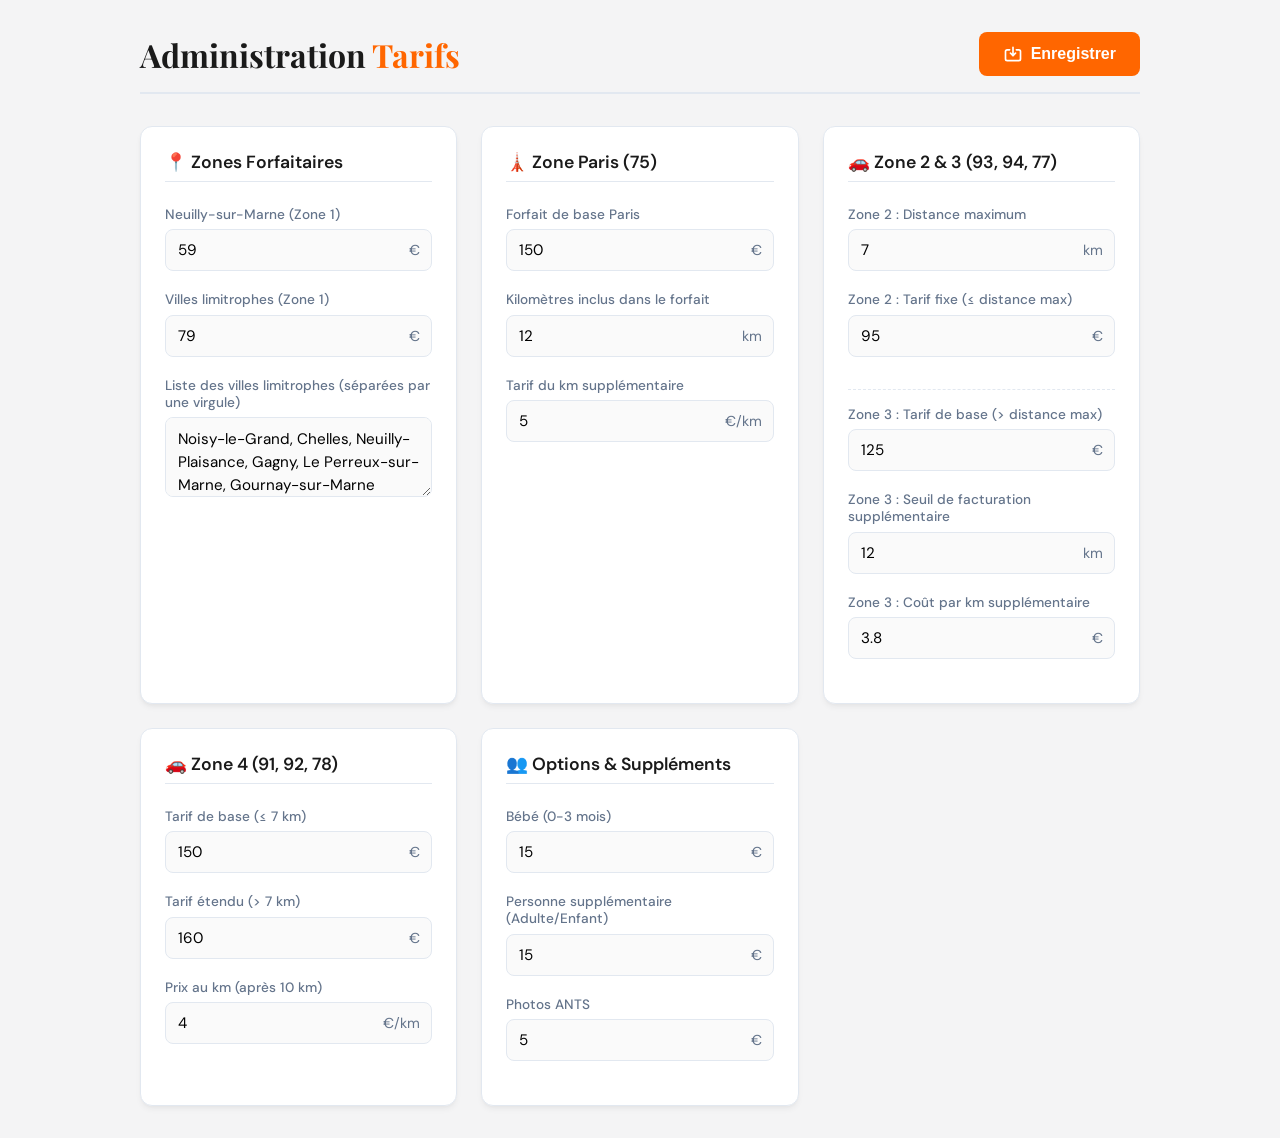
==== public/admin-km.html @ fc3072ce "Update admin-km.html" ====
<!doctype html>
<html lang="fr">
<head>
  <meta charset="utf-8" />
  <meta name="viewport" content="width=device-width, initial-scale=1" />
  <title>Admin - Frais de déplacement | GregPhotographe</title>
  <link rel="preconnect" href="https://fonts.googleapis.com">
  <link href="https://fonts.googleapis.com/css2?family=Playfair+Display:wght@700&family=DM+Sans:wght@400;500;600&display=swap" rel="stylesheet">
  <style>
    :root {
      --primary: #1a1a1a;
      --orange: #ff6600;
      --orange-light: rgba(255, 102, 0, 0.08);
      --bg: #f4f4f5;
      --card: #ffffff;
      --muted: #64748b;
      --border: #e2e8f0;
      --radius: 12px;
    }

    * { box-sizing: border-box; margin: 0; padding: 0; }

    body {
      font-family: 'DM Sans', sans-serif;
      background: var(--bg);
      color: var(--primary);
      padding: 2rem;
      min-height: 100vh;
    }

    .admin-container {
      max-width: 1000px;
      margin: 0 auto;
    }

    .header {
      display: flex;
      justify-content: space-between;
      align-items: center;
      margin-bottom: 2rem;
      padding-bottom: 1rem;
      border-bottom: 2px solid var(--border);
    }

    .header h1 {
      font-family: 'Playfair Display', serif;
      font-size: 2rem;
      color: var(--primary);
    }

    .header h1 span {
      color: var(--orange);
    }

    .grid {
      display: grid;
      grid-template-columns: repeat(auto-fit, minmax(300px, 1fr));
      gap: 1.5rem;
    }

    .card {
      background: var(--card);
      border-radius: var(--radius);
      padding: 1.5rem;
      box-shadow: 0 4px 6px -1px rgba(0, 0, 0, 0.05), 0 2px 4px -1px rgba(0, 0, 0, 0.03);
      border: 1px solid var(--border);
    }

    .card-title {
      font-size: 1.1rem;
      font-weight: 600;
      margin-bottom: 1.5rem;
      padding-bottom: 0.5rem;
      border-bottom: 1px solid var(--border);
      display: flex;
      align-items: center;
      gap: 0.5rem;
    }

    .form-group {
      margin-bottom: 1.25rem;
    }

    label {
      display: block;
      font-size: 0.85rem;
      font-weight: 500;
      color: var(--muted);
      margin-bottom: 0.4rem;
    }

    .input-wrapper {
      position: relative;
      display: flex;
      align-items: center;
    }

    .input-suffix {
      position: absolute;
      right: 12px;
      color: var(--muted);
      font-size: 0.9rem;
      pointer-events: none;
    }

    input[type="number"],
    input[type="text"],
    textarea {
      width: 100%;
      padding: 10px 12px;
      border: 1px solid var(--border);
      border-radius: 8px;
      font-family: inherit;
      font-size: 0.95rem;
      transition: all 0.2s;
      background: #fafafa;
    }

    input[type="number"] {
      padding-right: 30px;
    }

    textarea {
      resize: vertical;
      min-height: 80px;
      line-height: 1.5;
    }

    input:focus, textarea:focus {
      outline: none;
      border-color: var(--orange);
      background: #fff;
      box-shadow: 0 0 0 3px var(--orange-light);
    }

    .btn-save {
      background: var(--orange);
      color: white;
      border: none;
      padding: 12px 24px;
      border-radius: 8px;
      font-weight: 600;
      font-size: 1rem;
      cursor: pointer;
      transition: background 0.2s, transform 0.1s;
      display: inline-flex;
      align-items: center;
      gap: 8px;
    }

    .btn-save:hover {
      background: #e55c00;
      transform: translateY(-1px);
    }

    .toast {
      position: fixed;
      bottom: 20px;
      right: 20px;
      background: #10b981;
      color: white;
      padding: 12px 24px;
      border-radius: 8px;
      font-weight: 500;
      box-shadow: 0 10px 15px -3px rgba(0,0,0,0.1);
      transform: translateY(100px);
      opacity: 0;
      transition: all 0.3s cubic-bezier(0.68, -0.55, 0.265, 1.55);
    }

    .toast.show {
      transform: translateY(0);
      opacity: 1;
    }

    @media (max-width: 768px) {
      .header { flex-direction: column; align-items: flex-start; gap: 1rem; }
      body { padding: 1rem; }
    }
  </style>
</head>
<body>

<div class="admin-container">
  <div class="header">
    <h1>Administration <span>Tarifs</span></h1>
    <button class="btn-save" id="saveBtn">
      <svg width="20" height="20" fill="none" stroke="currentColor" viewBox="0 0 24 24"><path stroke-linecap="round" stroke-linejoin="round" stroke-width="2" d="M8 7H5a2 2 0 00-2 2v9a2 2 0 002 2h14a2 2 0 002-2V9a2 2 0 00-2-2h-3m-1 4l-3 3m0 0l-3-3m3 3V4"></path></svg>
      Enregistrer
    </button>
  </div>

  <form id="settingsForm" class="grid">
    
    <div class="card">
      <div class="card-title">📍 Zones Forfaitaires</div>
      
      <div class="form-group">
        <label>Neuilly-sur-Marne (Zone 1)</label>
        <div class="input-wrapper">
          <input type="number" id="priceNeuilly" value="59" />
          <span class="input-suffix">€</span>
        </div>
      </div>

      <div class="form-group">
        <label>Villes limitrophes (Zone 1)</label>
        <div class="input-wrapper">
          <input type="number" id="priceNearby" value="79" />
          <span class="input-suffix">€</span>
        </div>
      </div>

      <div class="form-group">
        <label>Liste des villes limitrophes (séparées par une virgule)</label>
        <textarea id="nearbyCities">Noisy-le-Grand, Chelles, Neuilly-Plaisance, Gagny, Le Perreux-sur-Marne, Gournay-sur-Marne</textarea>
      </div>
    </div> <div class="card">
      <div class="card-title">🗼 Zone Paris (75)</div>
      <div class="form-group">
        <label>Forfait de base Paris</label>
        <div class="input-wrapper">
          <input type="number" id="priceParis" value="150" />
          <span class="input-suffix">€</span>
        </div>
      </div>
      <div class="form-group">
        <label>Kilomètres inclus dans le forfait</label>
        <div class="input-wrapper">
          <input type="number" id="thresholdParis" value="12" />
          <span class="input-suffix">km</span>
        </div>
      </div>
      <div class="form-group">
        <label>Tarif du km supplémentaire</label>
        <div class="input-wrapper">
          <input type="number" id="kmPriceParis" value="5" />
          <span class="input-suffix">€/km</span>
        </div>
      </div>
    </div>

    <div class="card">
      <div class="card-title">🚗 Zone 2 & 3 (93, 94, 77)</div>
      
      <div class="form-group">
        <label>Zone 2 : Distance maximum</label>
        <div class="input-wrapper">
          <input type="number" id="zone2MaxKm" value="7" />
          <span class="input-suffix">km</span>
        </div>
      </div>

      <div class="form-group">
        <label>Zone 2 : Tarif fixe (≤ distance max)</label>
        <div class="input-wrapper">
          <input type="number" id="priceZone2" value="95" />
          <span class="input-suffix">€</span>
        </div>
      </div>

      <div class="form-group" style="margin-top: 2rem; border-top: 1px dashed #e2e8f0; padding-top: 1rem;">
        <label>Zone 3 : Tarif de base (> distance max)</label>
        <div class="input-wrapper">
          <input type="number" id="priceZone3Base" value="125" />
          <span class="input-suffix">€</span>
        </div>
      </div>

      <div class="form-group">
        <label>Zone 3 : Seuil de facturation supplémentaire</label>
        <div class="input-wrapper">
          <input type="number" id="zone3ExtraThreshold" value="12" />
          <span class="input-suffix">km</span>
        </div>
      </div>

      <div class="form-group">
        <label>Zone 3 : Coût par km supplémentaire</label>
        <div class="input-wrapper">
          <input type="number" step="0.1" id="pricePerExtraKm" value="3.8" />
          <span class="input-suffix">€</span>
        </div>
      </div>
    </div>

    <div class="card">
      <div class="card-title">🚗 Zone 4 (91, 92, 78)</div>
      <div class="form-group">
        <label>Tarif de base (≤ 7 km)</label>
        <div class="input-wrapper">
          <input type="number" id="base91" value="150" />
          <span class="input-suffix">€</span>
        </div>
      </div>
      <div class="form-group">
        <label>Tarif étendu (> 7 km)</label>
        <div class="input-wrapper">
          <input type="number" id="long91" value="160" />
          <span class="input-suffix">€</span>
        </div>
      </div>
      <div class="form-group">
        <label>Prix au km (après 10 km)</label>
        <div class="input-wrapper">
          <input type="number" id="kmPrice91" value="4" />
          <span class="input-suffix">€/km</span>
        </div>
      </div>
    </div>

    <div class="card">
      <div class="card-title">👥 Options & Suppléments</div>
      
      <div class="form-group">
        <label>Bébé (0-3 mois)</label>
        <div class="input-wrapper">
          <input type="number" id="priceBaby" value="15" />
          <span class="input-suffix">€</span>
        </div>
      </div>

      <div class="form-group">
        <label>Personne supplémentaire (Adulte/Enfant)</label>
        <div class="input-wrapper">
          <input type="number" id="priceExtraPers" value="15" />
          <span class="input-suffix">€</span>
        </div>
      </div>

      <div class="form-group">
        <label>Photos ANTS</label>
        <div class="input-wrapper">
          <input type="number" id="priceAnts" value="5" />
          <span class="input-suffix">€</span>
        </div>
      </div>
    </div>

  </form>
</div>

<div class="toast" id="toast">✅ Paramètres mis à jour avec succès !</div>

<script>
  document.addEventListener('DOMContentLoaded', () => {
    const savedConfig = localStorage.getItem('gregPricingConfig');
    if (savedConfig) {
      const config = JSON.parse(savedConfig);
      for (const [key, value] of Object.entries(config)) {
        const el = document.getElementById(key);
        if (el) el.value = value;
      }
    }
  });

  document.getElementById('saveBtn').addEventListener('click', () => {
    // Tous tes champs sont maintenant bien récupérés !
    const config = {
      priceNeuilly: Number(document.getElementById('priceNeuilly').value),
      priceNearby: Number(document.getElementById('priceNearby').value),
      nearbyCities: document.getElementById('nearbyCities').value,
      
      priceParis: Number(document.getElementById('priceParis').value),
      thresholdParis: Number(document.getElementById('thresholdParis').value),
      kmPriceParis: Number(document.getElementById('kmPriceParis').value),
      
      zone2MaxKm: Number(document.getElementById('zone2MaxKm').value),
      priceZone2: Number(document.getElementById('priceZone2').value),
      priceZone3Base: Number(document.getElementById('priceZone3Base').value),
      zone3ExtraThreshold: Number(document.getElementById('zone3ExtraThreshold').value),
      pricePerExtraKm: Number(document.getElementById('pricePerExtraKm').value),
      
      base91: Number(document.getElementById('base91').value),
      long91: Number(document.getElementById('long91').value),
      kmPrice91: Number(document.getElementById('kmPrice91').value),
      
      priceBaby: Number(document.getElementById('priceBaby').value),
      priceExtraPers: Number(document.getElementById('priceExtraPers').value),
      priceAnts: Number(document.getElementById('priceAnts').value)
    };

    console.log("Configuration prête à être envoyée :", config);
    localStorage.setItem('gregPricingConfig', JSON.stringify(config));

    const toast = document.getElementById('toast');
    toast.classList.add('show');
    setTimeout(() => toast.classList.remove('show'), 3000);
  });
</script>

</body>
</html>
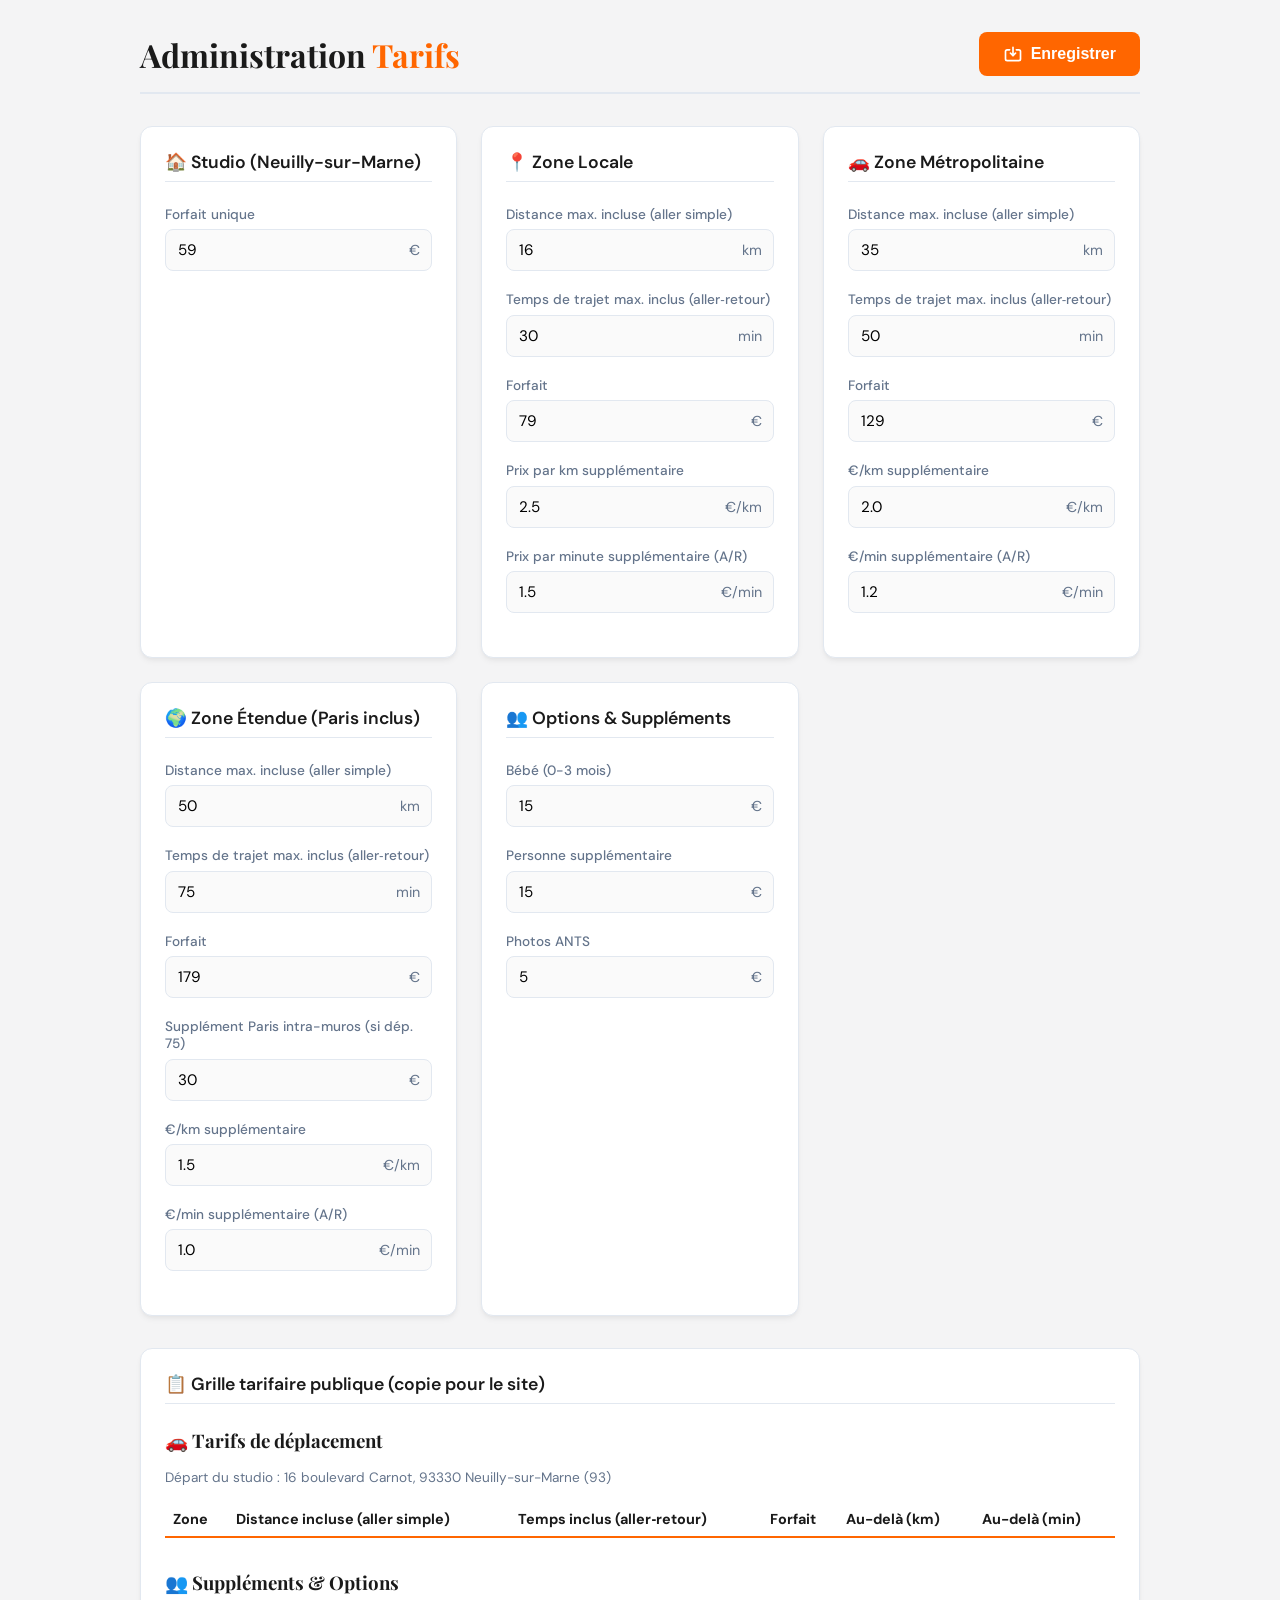
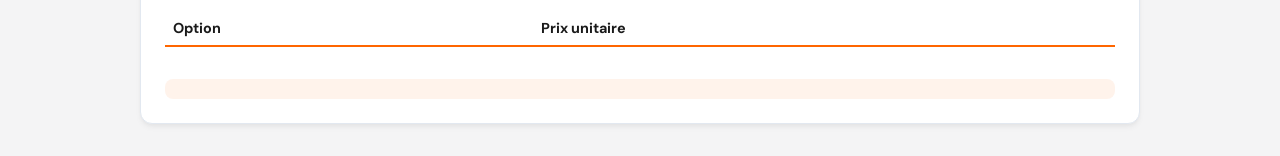
==== commit 843cb834: "Add files via upload" ====
--- a/public/admin-km.html
+++ b/public/admin-km.html
@@ -3,7 +3,7 @@
 <head>
   <meta charset="utf-8" />
   <meta name="viewport" content="width=device-width, initial-scale=1" />
-  <title>Admin - Frais de déplacement | GregPhotographe</title>
+  <title>Admin - Tarifs simplifiés | GregPhotographe</title>
   <link rel="preconnect" href="https://fonts.googleapis.com">
   <link href="https://fonts.googleapis.com/css2?family=Playfair+Display:wght@700&family=DM+Sans:wght@400;500;600&display=swap" rel="stylesheet">
   <style>
@@ -48,9 +48,7 @@
       color: var(--primary);
     }
 
-    .header h1 span {
-      color: var(--orange);
-    }
+    .header h1 span { color: var(--orange); }
 
     .grid {
       display: grid;
@@ -118,12 +116,6 @@
 
     input[type="number"] {
       padding-right: 30px;
-    }
-
-    textarea {
-      resize: vertical;
-      min-height: 80px;
-      line-height: 1.5;
     }
 
     input:focus, textarea:focus {
@@ -173,6 +165,22 @@
       opacity: 1;
     }
 
+    #publicGrid table {
+      width: 100%;
+      border-collapse: collapse;
+      font-size: 0.9rem;
+      margin-bottom: 2rem;
+    }
+    #publicGrid th {
+      text-align: left;
+      padding: 8px;
+      border-bottom: 2px solid var(--orange);
+    }
+    #publicGrid td {
+      padding: 8px;
+      border-bottom: 1px solid var(--border);
+    }
+
     @media (max-width: 768px) {
       .header { flex-direction: column; align-items: flex-start; gap: 1rem; }
       body { padding: 1rem; }
@@ -192,159 +200,229 @@
 
   <form id="settingsForm" class="grid">
     
+    <!-- Zone Studio -->
     <div class="card">
-      <div class="card-title">📍 Zones Forfaitaires</div>
-      
-      <div class="form-group">
-        <label>Neuilly-sur-Marne (Zone 1)</label>
-        <div class="input-wrapper">
-          <input type="number" id="priceNeuilly" value="59" />
-          <span class="input-suffix">€</span>
-        </div>
-      </div>
-
-      <div class="form-group">
-        <label>Villes limitrophes (Zone 1)</label>
-        <div class="input-wrapper">
-          <input type="number" id="priceNearby" value="79" />
-          <span class="input-suffix">€</span>
-        </div>
-      </div>
-
-      <div class="form-group">
-        <label>Liste des villes limitrophes (séparées par une virgule)</label>
-        <textarea id="nearbyCities">Noisy-le-Grand, Chelles, Neuilly-Plaisance, Gagny, Le Perreux-sur-Marne, Gournay-sur-Marne</textarea>
-      </div>
-    </div> <div class="card">
-      <div class="card-title">🗼 Zone Paris (75)</div>
-      <div class="form-group">
-        <label>Forfait de base Paris</label>
-        <div class="input-wrapper">
-          <input type="number" id="priceParis" value="150" />
-          <span class="input-suffix">€</span>
-        </div>
-      </div>
-      <div class="form-group">
-        <label>Kilomètres inclus dans le forfait</label>
-        <div class="input-wrapper">
-          <input type="number" id="thresholdParis" value="12" />
+      <div class="card-title">🏠 Studio (Neuilly-sur-Marne)</div>
+      <div class="form-group">
+        <label>Forfait unique</label>
+        <div class="input-wrapper">
+          <input type="number" id="priceStudio" value="59" />
+          <span class="input-suffix">€</span>
+        </div>
+      </div>
+    </div>
+
+    <!-- Zone Locale -->
+    <div class="card">
+      <div class="card-title">📍 Zone Locale</div>
+      <div class="form-group">
+        <label>Distance max. incluse (aller simple)</label>
+        <div class="input-wrapper">
+          <input type="number" id="localMaxKm" value="16" step="0.1" />
           <span class="input-suffix">km</span>
         </div>
       </div>
       <div class="form-group">
-        <label>Tarif du km supplémentaire</label>
-        <div class="input-wrapper">
-          <input type="number" id="kmPriceParis" value="5" />
+        <label>Temps de trajet max. inclus (aller‑retour)</label>
+        <div class="input-wrapper">
+          <input type="number" id="localMaxMin" value="30" />
+          <span class="input-suffix">min</span>
+        </div>
+      </div>
+      <div class="form-group">
+        <label>Forfait</label>
+        <div class="input-wrapper">
+          <input type="number" id="priceLocal" value="79" />
+          <span class="input-suffix">€</span>
+        </div>
+      </div>
+      <div class="form-group">
+        <label>Prix par km supplémentaire</label>
+        <div class="input-wrapper">
+          <input type="number" id="localExtraKmPrice" value="2.5" step="0.1" />
           <span class="input-suffix">€/km</span>
         </div>
       </div>
+      <div class="form-group">
+        <label>Prix par minute supplémentaire (A/R)</label>
+        <div class="input-wrapper">
+          <input type="number" id="localExtraMinPrice" value="1.5" step="0.1" />
+          <span class="input-suffix">€/min</span>
+        </div>
+      </div>
     </div>
 
+    <!-- Zone Métropolitaine -->
     <div class="card">
-      <div class="card-title">🚗 Zone 2 & 3 (93, 94, 77)</div>
-      
-      <div class="form-group">
-        <label>Zone 2 : Distance maximum</label>
-        <div class="input-wrapper">
-          <input type="number" id="zone2MaxKm" value="7" />
+      <div class="card-title">🚗 Zone Métropolitaine</div>
+      <div class="form-group">
+        <label>Distance max. incluse (aller simple)</label>
+        <div class="input-wrapper">
+          <input type="number" id="metroMaxKm" value="35" step="0.1" />
           <span class="input-suffix">km</span>
         </div>
       </div>
-
-      <div class="form-group">
-        <label>Zone 2 : Tarif fixe (≤ distance max)</label>
-        <div class="input-wrapper">
-          <input type="number" id="priceZone2" value="95" />
-          <span class="input-suffix">€</span>
-        </div>
-      </div>
-
-      <div class="form-group" style="margin-top: 2rem; border-top: 1px dashed #e2e8f0; padding-top: 1rem;">
-        <label>Zone 3 : Tarif de base (> distance max)</label>
-        <div class="input-wrapper">
-          <input type="number" id="priceZone3Base" value="125" />
-          <span class="input-suffix">€</span>
-        </div>
-      </div>
-
-      <div class="form-group">
-        <label>Zone 3 : Seuil de facturation supplémentaire</label>
-        <div class="input-wrapper">
-          <input type="number" id="zone3ExtraThreshold" value="12" />
+      <div class="form-group">
+        <label>Temps de trajet max. inclus (aller‑retour)</label>
+        <div class="input-wrapper">
+          <input type="number" id="metroMaxMin" value="50" />
+          <span class="input-suffix">min</span>
+        </div>
+      </div>
+      <div class="form-group">
+        <label>Forfait</label>
+        <div class="input-wrapper">
+          <input type="number" id="priceMetro" value="129" />
+          <span class="input-suffix">€</span>
+        </div>
+      </div>
+      <div class="form-group">
+        <label>€/km supplémentaire</label>
+        <div class="input-wrapper">
+          <input type="number" id="metroExtraKmPrice" value="2.0" step="0.1" />
+          <span class="input-suffix">€/km</span>
+        </div>
+      </div>
+      <div class="form-group">
+        <label>€/min supplémentaire (A/R)</label>
+        <div class="input-wrapper">
+          <input type="number" id="metroExtraMinPrice" value="1.2" step="0.1" />
+          <span class="input-suffix">€/min</span>
+        </div>
+      </div>
+    </div>
+
+    <!-- Zone Étendue -->
+    <div class="card">
+      <div class="card-title">🌍 Zone Étendue (Paris inclus)</div>
+      <div class="form-group">
+        <label>Distance max. incluse (aller simple)</label>
+        <div class="input-wrapper">
+          <input type="number" id="extendedMaxKm" value="50" step="0.1" />
           <span class="input-suffix">km</span>
         </div>
       </div>
-
-      <div class="form-group">
-        <label>Zone 3 : Coût par km supplémentaire</label>
-        <div class="input-wrapper">
-          <input type="number" step="0.1" id="pricePerExtraKm" value="3.8" />
-          <span class="input-suffix">€</span>
+      <div class="form-group">
+        <label>Temps de trajet max. inclus (aller‑retour)</label>
+        <div class="input-wrapper">
+          <input type="number" id="extendedMaxMin" value="75" />
+          <span class="input-suffix">min</span>
+        </div>
+      </div>
+      <div class="form-group">
+        <label>Forfait</label>
+        <div class="input-wrapper">
+          <input type="number" id="priceExtended" value="179" />
+          <span class="input-suffix">€</span>
+        </div>
+      </div>
+      <div class="form-group">
+        <label>Supplément Paris intra-muros (si dép. 75)</label>
+        <div class="input-wrapper">
+          <input type="number" id="parisSupplement" value="30" />
+          <span class="input-suffix">€</span>
+        </div>
+      </div>
+      <div class="form-group">
+        <label>€/km supplémentaire</label>
+        <div class="input-wrapper">
+          <input type="number" id="extendedExtraKmPrice" value="1.5" step="0.1" />
+          <span class="input-suffix">€/km</span>
+        </div>
+      </div>
+      <div class="form-group">
+        <label>€/min supplémentaire (A/R)</label>
+        <div class="input-wrapper">
+          <input type="number" id="extendedExtraMinPrice" value="1.0" step="0.1" />
+          <span class="input-suffix">€/min</span>
         </div>
       </div>
     </div>
 
+    <!-- Options & Suppléments -->
     <div class="card">
-      <div class="card-title">🚗 Zone 4 (91, 92, 78)</div>
-      <div class="form-group">
-        <label>Tarif de base (≤ 7 km)</label>
-        <div class="input-wrapper">
-          <input type="number" id="base91" value="150" />
-          <span class="input-suffix">€</span>
-        </div>
-      </div>
-      <div class="form-group">
-        <label>Tarif étendu (> 7 km)</label>
-        <div class="input-wrapper">
-          <input type="number" id="long91" value="160" />
-          <span class="input-suffix">€</span>
-        </div>
-      </div>
-      <div class="form-group">
-        <label>Prix au km (après 10 km)</label>
-        <div class="input-wrapper">
-          <input type="number" id="kmPrice91" value="4" />
-          <span class="input-suffix">€/km</span>
+      <div class="card-title">👥 Options &amp; Suppléments</div>
+      <div class="form-group">
+        <label>Bébé (0-3 mois)</label>
+        <div class="input-wrapper">
+          <input type="number" id="priceBaby" value="15" />
+          <span class="input-suffix">€</span>
+        </div>
+      </div>
+      <div class="form-group">
+        <label>Personne supplémentaire</label>
+        <div class="input-wrapper">
+          <input type="number" id="priceExtraPers" value="15" />
+          <span class="input-suffix">€</span>
+        </div>
+      </div>
+      <div class="form-group">
+        <label>Photos ANTS</label>
+        <div class="input-wrapper">
+          <input type="number" id="priceAnts" value="5" />
+          <span class="input-suffix">€</span>
         </div>
       </div>
     </div>
 
-    <div class="card">
-      <div class="card-title">👥 Options & Suppléments</div>
-      
-      <div class="form-group">
-        <label>Bébé (0-3 mois)</label>
-        <div class="input-wrapper">
-          <input type="number" id="priceBaby" value="15" />
-          <span class="input-suffix">€</span>
-        </div>
-      </div>
-
-      <div class="form-group">
-        <label>Personne supplémentaire (Adulte/Enfant)</label>
-        <div class="input-wrapper">
-          <input type="number" id="priceExtraPers" value="15" />
-          <span class="input-suffix">€</span>
-        </div>
-      </div>
-
-      <div class="form-group">
-        <label>Photos ANTS</label>
-        <div class="input-wrapper">
-          <input type="number" id="priceAnts" value="5" />
-          <span class="input-suffix">€</span>
-        </div>
-      </div>
-    </div>
-
   </form>
+
+  <!-- ==================== GRILLE TARIFAIRE PUBLIQUE ==================== -->
+  <div class="card" id="publicGrid" style="margin-top: 2rem;">
+    <div class="card-title">📋 Grille tarifaire publique (copie pour le site)</div>
+
+    <h3 style="font-family:'Playfair Display',serif; margin: 1.5rem 0 1rem; color: var(--primary);">
+      🚗 Tarifs de déplacement
+    </h3>
+    <p style="font-size:0.85rem; color: var(--muted); margin-bottom: 1rem;">
+      Départ du studio : 16 boulevard Carnot, 93330 Neuilly-sur-Marne (93)
+    </p>
+
+    <table>
+      <thead>
+        <tr>
+          <th>Zone</th>
+          <th>Distance incluse (aller simple)</th>
+          <th>Temps inclus (aller‑retour)</th>
+          <th>Forfait</th>
+          <th>Au-delà (km)</th>
+          <th>Au-delà (min)</th>
+        </tr>
+      </thead>
+      <tbody id="gridBody">
+        <!-- Rempli dynamiquement -->
+      </tbody>
+    </table>
+
+    <h3 style="font-family:'Playfair Display',serif; margin: 1.5rem 0 1rem; color: var(--primary);">
+      👥 Suppléments &amp; Options
+    </h3>
+    <table>
+      <thead>
+        <tr>
+          <th>Option</th>
+          <th>Prix unitaire</th>
+        </tr>
+      </thead>
+      <tbody id="supplementsBody">
+        <!-- Rempli dynamiquement -->
+      </tbody>
+    </table>
+
+    <p style="font-size:0.8rem; color: var(--muted); font-style: italic; background: var(--orange-light); padding: 10px 15px; border-radius: 8px;" id="exampleText">
+      <!-- Exemple dynamique -->
+    </p>
+  </div>
+  <!-- ==================== FIN GRILLE TARIFAIRE PUBLIQUE ==================== -->
+
 </div>
 
 <div class="toast" id="toast">✅ Paramètres mis à jour avec succès !</div>
 
 <script>
+  // Sauvegarde / chargement configuration admin
   document.addEventListener('DOMContentLoaded', () => {
-    const savedConfig = localStorage.getItem('gregPricingConfig');
+    const savedConfig = localStorage.getItem('gregPricingV2');
     if (savedConfig) {
       const config = JSON.parse(savedConfig);
       for (const [key, value] of Object.entries(config)) {
@@ -352,42 +430,139 @@
         if (el) el.value = value;
       }
     }
+    updatePublicGrid();
   });
 
   document.getElementById('saveBtn').addEventListener('click', () => {
-    // Tous tes champs sont maintenant bien récupérés !
     const config = {
-      priceNeuilly: Number(document.getElementById('priceNeuilly').value),
-      priceNearby: Number(document.getElementById('priceNearby').value),
-      nearbyCities: document.getElementById('nearbyCities').value,
-      
-      priceParis: Number(document.getElementById('priceParis').value),
-      thresholdParis: Number(document.getElementById('thresholdParis').value),
-      kmPriceParis: Number(document.getElementById('kmPriceParis').value),
-      
-      zone2MaxKm: Number(document.getElementById('zone2MaxKm').value),
-      priceZone2: Number(document.getElementById('priceZone2').value),
-      priceZone3Base: Number(document.getElementById('priceZone3Base').value),
-      zone3ExtraThreshold: Number(document.getElementById('zone3ExtraThreshold').value),
-      pricePerExtraKm: Number(document.getElementById('pricePerExtraKm').value),
-      
-      base91: Number(document.getElementById('base91').value),
-      long91: Number(document.getElementById('long91').value),
-      kmPrice91: Number(document.getElementById('kmPrice91').value),
-      
+      priceStudio: Number(document.getElementById('priceStudio').value),
+      localMaxKm: Number(document.getElementById('localMaxKm').value),
+      localMaxMin: Number(document.getElementById('localMaxMin').value),
+      priceLocal: Number(document.getElementById('priceLocal').value),
+      localExtraKmPrice: Number(document.getElementById('localExtraKmPrice').value),
+      localExtraMinPrice: Number(document.getElementById('localExtraMinPrice').value),
+      metroMaxKm: Number(document.getElementById('metroMaxKm').value),
+      metroMaxMin: Number(document.getElementById('metroMaxMin').value),
+      priceMetro: Number(document.getElementById('priceMetro').value),
+      metroExtraKmPrice: Number(document.getElementById('metroExtraKmPrice').value),
+      metroExtraMinPrice: Number(document.getElementById('metroExtraMinPrice').value),
+      extendedMaxKm: Number(document.getElementById('extendedMaxKm').value),
+      extendedMaxMin: Number(document.getElementById('extendedMaxMin').value),
+      priceExtended: Number(document.getElementById('priceExtended').value),
+      parisSupplement: Number(document.getElementById('parisSupplement').value),
+      extendedExtraKmPrice: Number(document.getElementById('extendedExtraKmPrice').value),
+      extendedExtraMinPrice: Number(document.getElementById('extendedExtraMinPrice').value),
       priceBaby: Number(document.getElementById('priceBaby').value),
       priceExtraPers: Number(document.getElementById('priceExtraPers').value),
       priceAnts: Number(document.getElementById('priceAnts').value)
     };
 
-    console.log("Configuration prête à être envoyée :", config);
-    localStorage.setItem('gregPricingConfig', JSON.stringify(config));
+    localStorage.setItem('gregPricingV2', JSON.stringify(config));
+    console.log('✅ Configuration sauvegardée', config);
 
     const toast = document.getElementById('toast');
     toast.classList.add('show');
     setTimeout(() => toast.classList.remove('show'), 3000);
+
+    updatePublicGrid();
   });
+
+  // Met à jour la grille publique
+  function updatePublicGrid() {
+    const saved = localStorage.getItem('gregPricingV2');
+    if (!saved) return;
+    const cfg = JSON.parse(saved);
+
+    const zones = [
+      {
+        name: '🏠 Studio (Neuilly‑sur‑Marne)',
+        km: '−',
+        min: '−',
+        price: cfg.priceStudio + ' €',
+        extraKm: '−',
+        extraMin: '−'
+      },
+      {
+        name: '📍 Zone Locale',
+        km: cfg.localMaxKm + ' km',
+        min: cfg.localMaxMin + ' min',
+        price: cfg.priceLocal + ' €',
+        extraKm: '+' + cfg.localExtraKmPrice + ' €/km',
+        extraMin: '+' + cfg.localExtraMinPrice + ' €/min'
+      },
+      {
+        name: '🚗 Zone Métropolitaine',
+        km: cfg.metroMaxKm + ' km',
+        min: cfg.metroMaxMin + ' min',
+        price: cfg.priceMetro + ' €',
+        extraKm: '+' + cfg.metroExtraKmPrice + ' €/km',
+        extraMin: '+' + cfg.metroExtraMinPrice + ' €/min'
+      },
+      {
+        name: '🌍 Zone Étendue (Paris inclus)',
+        km: cfg.extendedMaxKm + ' km',
+        min: cfg.extendedMaxMin + ' min',
+        price: cfg.priceExtended + ' €',
+        extraKm: '+' + cfg.extendedExtraKmPrice + ' €/km',
+        extraMin: '+' + cfg.extendedExtraMinPrice + ' €/min'
+      }
+    ];
+
+    const gridBody = document.getElementById('gridBody');
+    gridBody.innerHTML = zones.map(z => `
+      <tr>
+        <td style="font-weight: 600;">${z.name}</td>
+        <td>${z.km}</td>
+        <td>${z.min}</td>
+        <td style="color: var(--orange); font-weight: 700;">${z.price}</td>
+        <td>${z.extraKm}</td>
+        <td>${z.extraMin}</td>
+      </tr>
+    `).join('') + `
+      <tr>
+        <td style="font-weight: 600;">🗼 Supplément Paris intra‑muros</td>
+        <td colspan="5" style="color: var(--orange); font-weight: 700;">+${cfg.parisSupplement} €</td>
+      </tr>
+    `;
+
+    const supplementsBody = document.getElementById('supplementsBody');
+    supplementsBody.innerHTML = `
+      <tr>
+        <td>👶 Bébé (0‑3 mois)</td>
+        <td style="color: var(--orange); font-weight: 700;">+${cfg.priceBaby} €</td>
+      </tr>
+      <tr>
+        <td>👤 Personne supplémentaire</td>
+        <td style="color: var(--orange); font-weight: 700;">+${cfg.priceExtraPers} €</td>
+      </tr>
+      <tr>
+        <td>📸 Photos ANTS</td>
+        <td style="color: var(--orange); font-weight: 700;">+${cfg.priceAnts} €</td>
+      </tr>
+    `;
+
+    // Exemple dynamique (Paris 11e, 22 km, durée simple estimée 45 min → A/R 90 min)
+    const distEx = 22;
+    const durSimpleEx = 45; // estimation
+    const durAREx = durSimpleEx * 2;
+    const depEx = "75";
+    const baseEx = cfg.priceExtended;
+    const supplementParisEx = cfg.parisSupplement;
+    const excessMinEx = Math.max(0, durAREx - cfg.extendedMaxMin);
+    const excessKmEx = Math.max(0, distEx - cfg.extendedMaxKm);
+    const kmCostEx = Math.round(excessKmEx * cfg.extendedExtraKmPrice);
+    const minCostEx = Math.round(excessMinEx * cfg.extendedExtraMinPrice);
+    const totalEx = baseEx + supplementParisEx + kmCostEx + minCostEx;
+
+    const exampleEl = document.getElementById('exampleText');
+    exampleEl.innerHTML = `
+      <strong>💡 Exemple :</strong> Pour une prestation à <strong>Paris 11<sup>e</sup></strong> (${distEx} km, ~${durSimpleEx} min de trajet simple 
+      soit <strong>${durAREx} min aller‑retour</strong>), le déplacement est facturé <strong>${totalEx} €</strong> 
+      (Zone Étendue : ${baseEx} € + supplément Paris ${supplementParisEx} € + ${excessMinEx} min × ${cfg.extendedExtraMinPrice} € 
+      ${excessKmEx > 0 ? '+ ' + excessKmEx + ' km × ' + cfg.extendedExtraKmPrice + ' €' : ''}).
+    `;
+  }
 </script>
 
 </body>
-</html>
+</html>
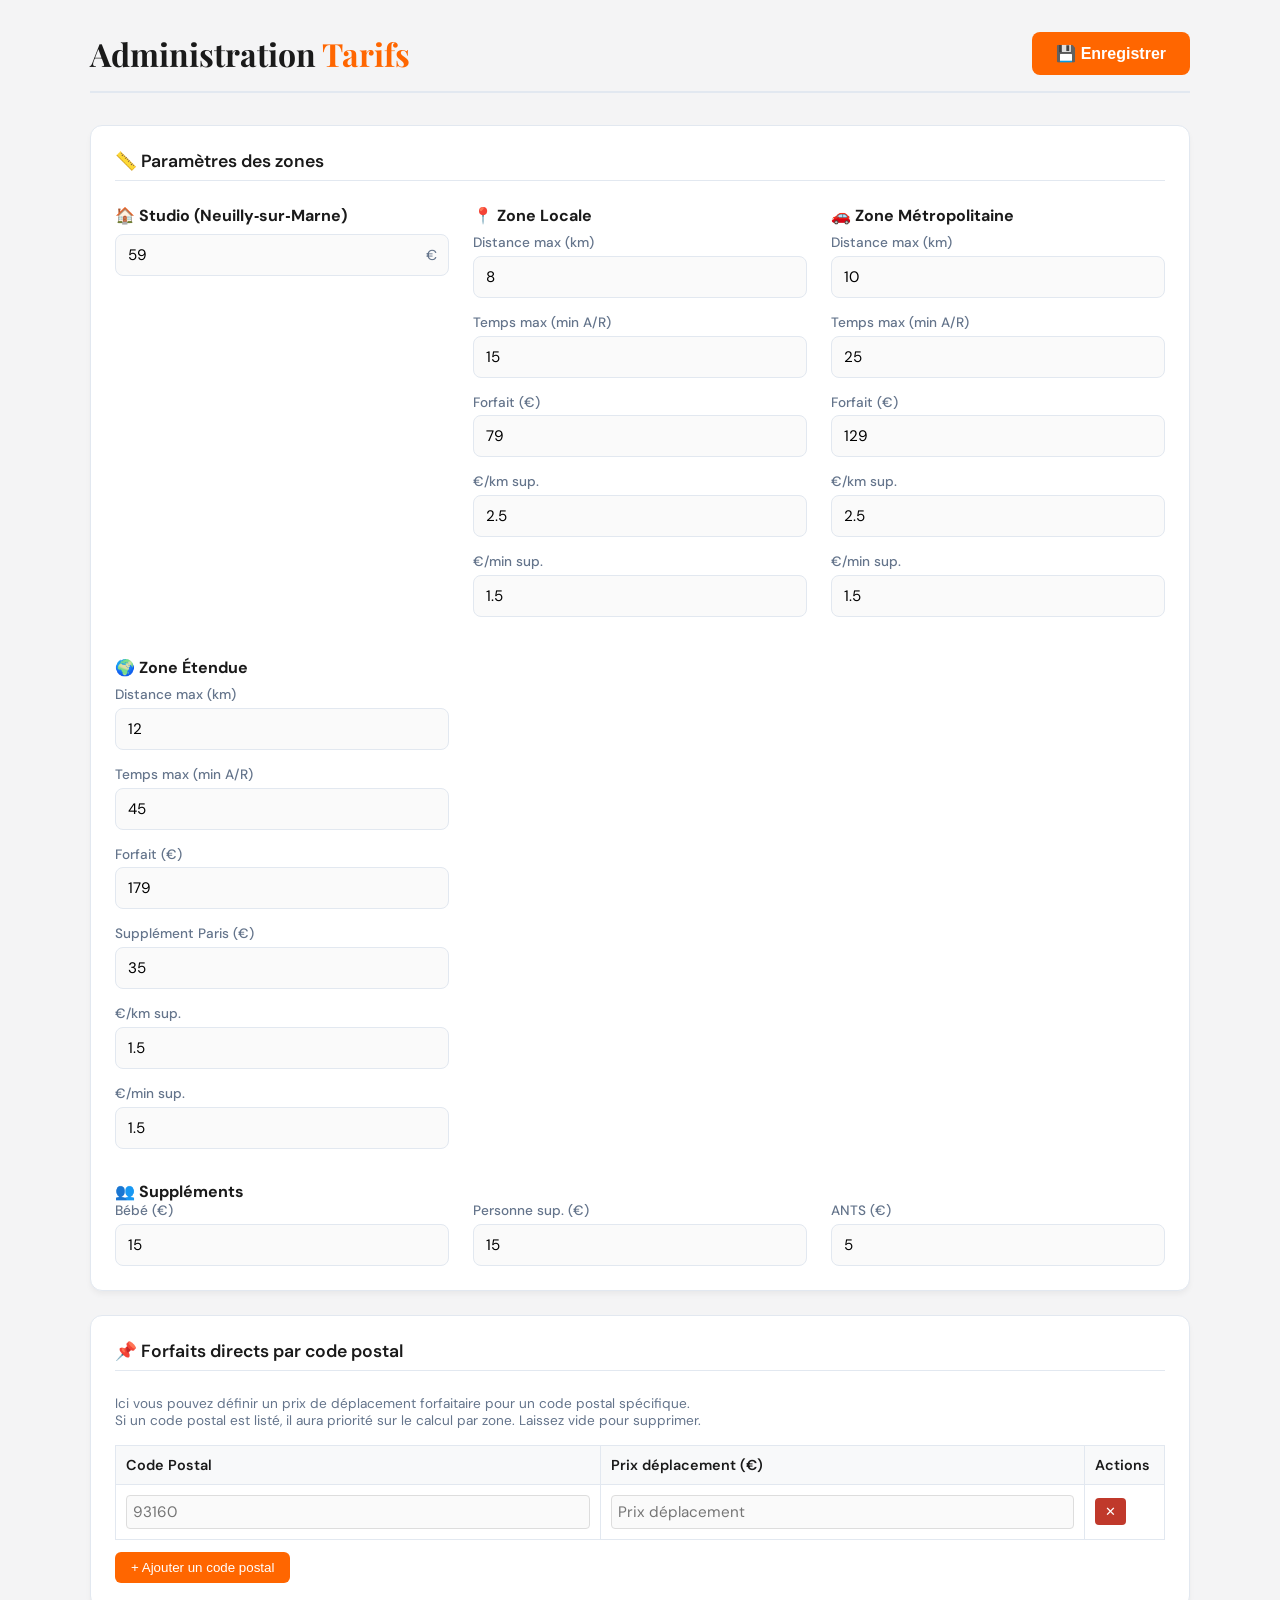
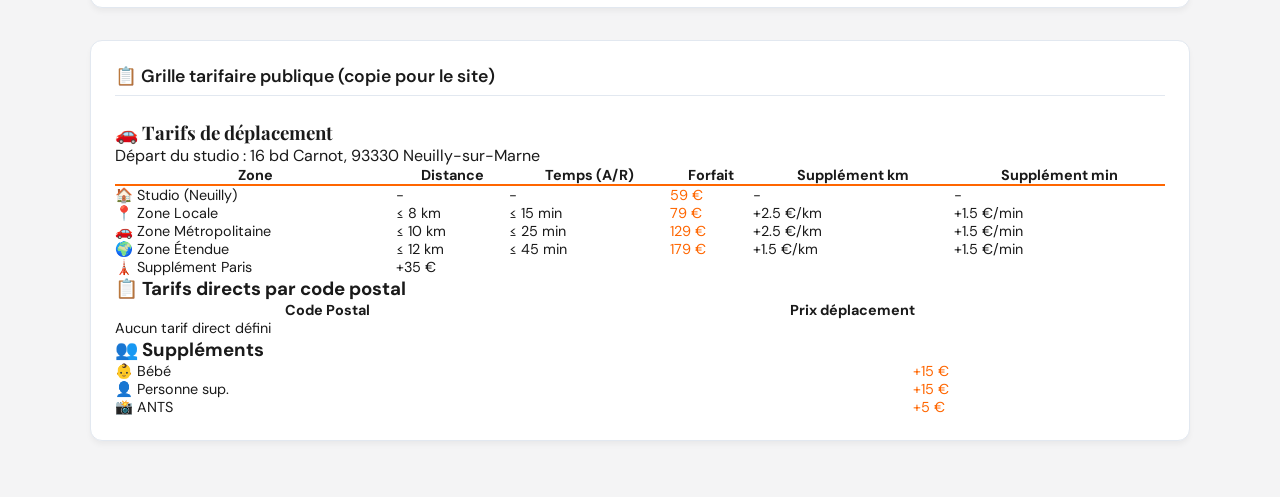
==== commit 1a11c3a1: "Update admin-km.html" ====
--- a/public/admin-km.html
+++ b/public/admin-km.html
@@ -29,7 +29,7 @@
     }
 
     .admin-container {
-      max-width: 1000px;
+      max-width: 1100px;
       margin: 0 auto;
     }
 
@@ -49,81 +49,6 @@
     }
 
     .header h1 span { color: var(--orange); }
-
-    .grid {
-      display: grid;
-      grid-template-columns: repeat(auto-fit, minmax(300px, 1fr));
-      gap: 1.5rem;
-    }
-
-    .card {
-      background: var(--card);
-      border-radius: var(--radius);
-      padding: 1.5rem;
-      box-shadow: 0 4px 6px -1px rgba(0, 0, 0, 0.05), 0 2px 4px -1px rgba(0, 0, 0, 0.03);
-      border: 1px solid var(--border);
-    }
-
-    .card-title {
-      font-size: 1.1rem;
-      font-weight: 600;
-      margin-bottom: 1.5rem;
-      padding-bottom: 0.5rem;
-      border-bottom: 1px solid var(--border);
-      display: flex;
-      align-items: center;
-      gap: 0.5rem;
-    }
-
-    .form-group {
-      margin-bottom: 1.25rem;
-    }
-
-    label {
-      display: block;
-      font-size: 0.85rem;
-      font-weight: 500;
-      color: var(--muted);
-      margin-bottom: 0.4rem;
-    }
-
-    .input-wrapper {
-      position: relative;
-      display: flex;
-      align-items: center;
-    }
-
-    .input-suffix {
-      position: absolute;
-      right: 12px;
-      color: var(--muted);
-      font-size: 0.9rem;
-      pointer-events: none;
-    }
-
-    input[type="number"],
-    input[type="text"],
-    textarea {
-      width: 100%;
-      padding: 10px 12px;
-      border: 1px solid var(--border);
-      border-radius: 8px;
-      font-family: inherit;
-      font-size: 0.95rem;
-      transition: all 0.2s;
-      background: #fafafa;
-    }
-
-    input[type="number"] {
-      padding-right: 30px;
-    }
-
-    input:focus, textarea:focus {
-      outline: none;
-      border-color: var(--orange);
-      background: #fff;
-      box-shadow: 0 0 0 3px var(--orange-light);
-    }
 
     .btn-save {
       background: var(--orange);
@@ -134,15 +59,110 @@
       font-weight: 600;
       font-size: 1rem;
       cursor: pointer;
-      transition: background 0.2s, transform 0.1s;
-      display: inline-flex;
-      align-items: center;
-      gap: 8px;
-    }
-
-    .btn-save:hover {
-      background: #e55c00;
-      transform: translateY(-1px);
+    }
+    .btn-save:hover { background: #e55c00; }
+
+    .card {
+      background: var(--card);
+      border-radius: var(--radius);
+      padding: 1.5rem;
+      box-shadow: 0 4px 6px -1px rgba(0,0,0,0.05);
+      border: 1px solid var(--border);
+      margin-bottom: 1.5rem;
+    }
+
+    .card-title {
+      font-size: 1.1rem;
+      font-weight: 600;
+      margin-bottom: 1.5rem;
+      padding-bottom: 0.5rem;
+      border-bottom: 1px solid var(--border);
+    }
+
+    .grid {
+      display: grid;
+      grid-template-columns: repeat(auto-fit, minmax(300px, 1fr));
+      gap: 1.5rem;
+    }
+
+    .form-group {
+      margin-bottom: 1rem;
+    }
+    label {
+      display: block;
+      font-size: 0.85rem;
+      font-weight: 500;
+      color: var(--muted);
+      margin-bottom: 0.3rem;
+    }
+
+    input[type="number"],
+    input[type="text"] {
+      width: 100%;
+      padding: 10px 12px;
+      border: 1px solid var(--border);
+      border-radius: 8px;
+      font-family: inherit;
+      font-size: 0.95rem;
+      background: #fafafa;
+    }
+    input:focus {
+      outline: none;
+      border-color: var(--orange);
+      box-shadow: 0 0 0 3px var(--orange-light);
+    }
+
+    .input-wrapper {
+      position: relative;
+    }
+    .input-suffix {
+      position: absolute;
+      right: 12px;
+      top: 50%;
+      transform: translateY(-50%);
+      color: var(--muted);
+      font-size: 0.9rem;
+    }
+
+    /* Tableau éditable des codes postaux */
+    .postal-table {
+      width: 100%;
+      border-collapse: collapse;
+      margin-top: 1rem;
+    }
+    .postal-table th,
+    .postal-table td {
+      padding: 10px;
+      border: 1px solid var(--border);
+      text-align: left;
+    }
+    .postal-table th {
+      background: #f8f9fa;
+      font-weight: 600;
+      font-size: 0.9rem;
+    }
+    .postal-table input {
+      width: 100%;
+      border: 1px solid #ddd;
+      padding: 6px;
+      border-radius: 4px;
+    }
+    .btn-row {
+      display: flex;
+      gap: 0.5rem;
+      margin-top: 0.5rem;
+    }
+    .btn-row button {
+      background: var(--primary);
+      color: white;
+      border: none;
+      padding: 8px 14px;
+      border-radius: 6px;
+      cursor: pointer;
+      font-size: 0.85rem;
+    }
+    .btn-row button.delete {
+      background: #c0392b;
     }
 
     .toast {
@@ -159,32 +179,7 @@
       opacity: 0;
       transition: all 0.3s cubic-bezier(0.68, -0.55, 0.265, 1.55);
     }
-
-    .toast.show {
-      transform: translateY(0);
-      opacity: 1;
-    }
-
-    #publicGrid table {
-      width: 100%;
-      border-collapse: collapse;
-      font-size: 0.9rem;
-      margin-bottom: 2rem;
-    }
-    #publicGrid th {
-      text-align: left;
-      padding: 8px;
-      border-bottom: 2px solid var(--orange);
-    }
-    #publicGrid td {
-      padding: 8px;
-      border-bottom: 1px solid var(--border);
-    }
-
-    @media (max-width: 768px) {
-      .header { flex-direction: column; align-items: flex-start; gap: 1rem; }
-      body { padding: 1rem; }
-    }
+    .toast.show { transform: translateY(0); opacity: 1; }
   </style>
 </head>
 <body>
@@ -192,377 +187,301 @@
 <div class="admin-container">
   <div class="header">
     <h1>Administration <span>Tarifs</span></h1>
-    <button class="btn-save" id="saveBtn">
-      <svg width="20" height="20" fill="none" stroke="currentColor" viewBox="0 0 24 24"><path stroke-linecap="round" stroke-linejoin="round" stroke-width="2" d="M8 7H5a2 2 0 00-2 2v9a2 2 0 002 2h14a2 2 0 002-2V9a2 2 0 00-2-2h-3m-1 4l-3 3m0 0l-3-3m3 3V4"></path></svg>
-      Enregistrer
-    </button>
+    <button class="btn-save" id="saveAllBtn">💾 Enregistrer</button>
   </div>
 
-  <form id="settingsForm" class="grid">
-    
-    <!-- Zone Studio -->
-    <div class="card">
-      <div class="card-title">🏠 Studio (Neuilly-sur-Marne)</div>
-      <div class="form-group">
-        <label>Forfait unique</label>
+  <!-- Grille zonale (paramètres généraux) -->
+  <div class="card">
+    <div class="card-title">📏 Paramètres des zones</div>
+    <div class="grid">
+      <div>
+        <h4 style="margin-bottom:0.5rem;">🏠 Studio (Neuilly‑sur‑Marne)</h4>
         <div class="input-wrapper">
           <input type="number" id="priceStudio" value="59" />
           <span class="input-suffix">€</span>
         </div>
       </div>
+      <div>
+        <h4 style="margin-bottom:0.5rem;">📍 Zone Locale</h4>
+        <div class="form-group">
+          <label>Distance max (km)</label><input type="number" id="localMaxKm" value="8" step="0.1" />
+        </div>
+        <div class="form-group">
+          <label>Temps max (min A/R)</label><input type="number" id="localMaxMin" value="15" />
+        </div>
+        <div class="form-group">
+          <label>Forfait (€)</label><input type="number" id="priceLocal" value="79" />
+        </div>
+        <div class="form-group">
+          <label>€/km sup.</label><input type="number" id="localExtraKmPrice" value="2.5" step="0.1" />
+        </div>
+        <div class="form-group">
+          <label>€/min sup.</label><input type="number" id="localExtraMinPrice" value="1.5" step="0.1" />
+        </div>
+      </div>
+      <div>
+        <h4 style="margin-bottom:0.5rem;">🚗 Zone Métropolitaine</h4>
+        <div class="form-group">
+          <label>Distance max (km)</label><input type="number" id="metroMaxKm" value="10" step="0.1" />
+        </div>
+        <div class="form-group">
+          <label>Temps max (min A/R)</label><input type="number" id="metroMaxMin" value="25" />
+        </div>
+        <div class="form-group">
+          <label>Forfait (€)</label><input type="number" id="priceMetro" value="129" />
+        </div>
+        <div class="form-group">
+          <label>€/km sup.</label><input type="number" id="metroExtraKmPrice" value="2.5" step="0.1" />
+        </div>
+        <div class="form-group">
+          <label>€/min sup.</label><input type="number" id="metroExtraMinPrice" value="1.5" step="0.1" />
+        </div>
+      </div>
+      <div>
+        <h4 style="margin-bottom:0.5rem;">🌍 Zone Étendue</h4>
+        <div class="form-group">
+          <label>Distance max (km)</label><input type="number" id="extendedMaxKm" value="12" step="0.1" />
+        </div>
+        <div class="form-group">
+          <label>Temps max (min A/R)</label><input type="number" id="extendedMaxMin" value="45" />
+        </div>
+        <div class="form-group">
+          <label>Forfait (€)</label><input type="number" id="priceExtended" value="179" />
+        </div>
+        <div class="form-group">
+          <label>Supplément Paris (€)</label><input type="number" id="parisSupplement" value="35" />
+        </div>
+        <div class="form-group">
+          <label>€/km sup.</label><input type="number" id="extendedExtraKmPrice" value="1.5" step="0.1" />
+        </div>
+        <div class="form-group">
+          <label>€/min sup.</label><input type="number" id="extendedExtraMinPrice" value="1.5" step="0.1" />
+        </div>
+      </div>
     </div>
-
-    <!-- Zone Locale -->
-    <div class="card">
-      <div class="card-title">📍 Zone Locale</div>
-      <div class="form-group">
-        <label>Distance max. incluse (aller simple)</label>
-        <div class="input-wrapper">
-          <input type="number" id="localMaxKm" value="16" step="0.1" />
-          <span class="input-suffix">km</span>
-        </div>
-      </div>
-      <div class="form-group">
-        <label>Temps de trajet max. inclus (aller‑retour)</label>
-        <div class="input-wrapper">
-          <input type="number" id="localMaxMin" value="30" />
-          <span class="input-suffix">min</span>
-        </div>
-      </div>
-      <div class="form-group">
-        <label>Forfait</label>
-        <div class="input-wrapper">
-          <input type="number" id="priceLocal" value="79" />
-          <span class="input-suffix">€</span>
-        </div>
-      </div>
-      <div class="form-group">
-        <label>Prix par km supplémentaire</label>
-        <div class="input-wrapper">
-          <input type="number" id="localExtraKmPrice" value="2.5" step="0.1" />
-          <span class="input-suffix">€/km</span>
-        </div>
-      </div>
-      <div class="form-group">
-        <label>Prix par minute supplémentaire (A/R)</label>
-        <div class="input-wrapper">
-          <input type="number" id="localExtraMinPrice" value="1.5" step="0.1" />
-          <span class="input-suffix">€/min</span>
-        </div>
+    <h4 style="margin-top:1rem;">👥 Suppléments</h4>
+    <div class="grid">
+      <div>
+        <label>Bébé (€)</label><input type="number" id="priceBaby" value="15" />
+      </div>
+      <div>
+        <label>Personne sup. (€)</label><input type="number" id="priceExtraPers" value="15" />
+      </div>
+      <div>
+        <label>ANTS (€)</label><input type="number" id="priceAnts" value="5" />
       </div>
     </div>
-
-    <!-- Zone Métropolitaine -->
-    <div class="card">
-      <div class="card-title">🚗 Zone Métropolitaine</div>
-      <div class="form-group">
-        <label>Distance max. incluse (aller simple)</label>
-        <div class="input-wrapper">
-          <input type="number" id="metroMaxKm" value="35" step="0.1" />
-          <span class="input-suffix">km</span>
-        </div>
-      </div>
-      <div class="form-group">
-        <label>Temps de trajet max. inclus (aller‑retour)</label>
-        <div class="input-wrapper">
-          <input type="number" id="metroMaxMin" value="50" />
-          <span class="input-suffix">min</span>
-        </div>
-      </div>
-      <div class="form-group">
-        <label>Forfait</label>
-        <div class="input-wrapper">
-          <input type="number" id="priceMetro" value="129" />
-          <span class="input-suffix">€</span>
-        </div>
-      </div>
-      <div class="form-group">
-        <label>€/km supplémentaire</label>
-        <div class="input-wrapper">
-          <input type="number" id="metroExtraKmPrice" value="2.0" step="0.1" />
-          <span class="input-suffix">€/km</span>
-        </div>
-      </div>
-      <div class="form-group">
-        <label>€/min supplémentaire (A/R)</label>
-        <div class="input-wrapper">
-          <input type="number" id="metroExtraMinPrice" value="1.2" step="0.1" />
-          <span class="input-suffix">€/min</span>
-        </div>
-      </div>
-    </div>
-
-    <!-- Zone Étendue -->
-    <div class="card">
-      <div class="card-title">🌍 Zone Étendue (Paris inclus)</div>
-      <div class="form-group">
-        <label>Distance max. incluse (aller simple)</label>
-        <div class="input-wrapper">
-          <input type="number" id="extendedMaxKm" value="50" step="0.1" />
-          <span class="input-suffix">km</span>
-        </div>
-      </div>
-      <div class="form-group">
-        <label>Temps de trajet max. inclus (aller‑retour)</label>
-        <div class="input-wrapper">
-          <input type="number" id="extendedMaxMin" value="75" />
-          <span class="input-suffix">min</span>
-        </div>
-      </div>
-      <div class="form-group">
-        <label>Forfait</label>
-        <div class="input-wrapper">
-          <input type="number" id="priceExtended" value="179" />
-          <span class="input-suffix">€</span>
-        </div>
-      </div>
-      <div class="form-group">
-        <label>Supplément Paris intra-muros (si dép. 75)</label>
-        <div class="input-wrapper">
-          <input type="number" id="parisSupplement" value="30" />
-          <span class="input-suffix">€</span>
-        </div>
-      </div>
-      <div class="form-group">
-        <label>€/km supplémentaire</label>
-        <div class="input-wrapper">
-          <input type="number" id="extendedExtraKmPrice" value="1.5" step="0.1" />
-          <span class="input-suffix">€/km</span>
-        </div>
-      </div>
-      <div class="form-group">
-        <label>€/min supplémentaire (A/R)</label>
-        <div class="input-wrapper">
-          <input type="number" id="extendedExtraMinPrice" value="1.0" step="0.1" />
-          <span class="input-suffix">€/min</span>
-        </div>
-      </div>
-    </div>
-
-    <!-- Options & Suppléments -->
-    <div class="card">
-      <div class="card-title">👥 Options &amp; Suppléments</div>
-      <div class="form-group">
-        <label>Bébé (0-3 mois)</label>
-        <div class="input-wrapper">
-          <input type="number" id="priceBaby" value="15" />
-          <span class="input-suffix">€</span>
-        </div>
-      </div>
-      <div class="form-group">
-        <label>Personne supplémentaire</label>
-        <div class="input-wrapper">
-          <input type="number" id="priceExtraPers" value="15" />
-          <span class="input-suffix">€</span>
-        </div>
-      </div>
-      <div class="form-group">
-        <label>Photos ANTS</label>
-        <div class="input-wrapper">
-          <input type="number" id="priceAnts" value="5" />
-          <span class="input-suffix">€</span>
-        </div>
-      </div>
-    </div>
-
-  </form>
-
-  <!-- ==================== GRILLE TARIFAIRE PUBLIQUE ==================== -->
+  </div>
+
+  <!-- Tableau des forfaits par code postal -->
+  <div class="card">
+    <div class="card-title">📌 Forfaits directs par code postal</div>
+    <p style="font-size:0.85rem; color: var(--muted); margin-bottom: 1rem;">
+      Ici vous pouvez définir un prix de déplacement forfaitaire pour un code postal spécifique.<br>
+      Si un code postal est listé, il aura priorité sur le calcul par zone. Laissez vide pour supprimer.
+    </p>
+    <table class="postal-table" id="postalTable">
+      <thead>
+        <tr>
+          <th>Code Postal</th>
+          <th>Prix déplacement (€)</th>
+          <th style="width: 80px;">Actions</th>
+        </tr>
+      </thead>
+      <tbody id="postalTableBody">
+        <!-- Rows generated dynamically -->
+      </tbody>
+    </table>
+    <button id="addRowBtn" style="margin-top:0.8rem; background: var(--orange); color: white; border: none; padding: 8px 16px; border-radius: 6px; cursor: pointer;">+ Ajouter un code postal</button>
+  </div>
+
   <div class="card" id="publicGrid" style="margin-top: 2rem;">
     <div class="card-title">📋 Grille tarifaire publique (copie pour le site)</div>
-
-    <h3 style="font-family:'Playfair Display',serif; margin: 1.5rem 0 1rem; color: var(--primary);">
-      🚗 Tarifs de déplacement
-    </h3>
-    <p style="font-size:0.85rem; color: var(--muted); margin-bottom: 1rem;">
-      Départ du studio : 16 boulevard Carnot, 93330 Neuilly-sur-Marne (93)
-    </p>
-
-    <table>
-      <thead>
-        <tr>
-          <th>Zone</th>
-          <th>Distance incluse (aller simple)</th>
-          <th>Temps inclus (aller‑retour)</th>
-          <th>Forfait</th>
-          <th>Au-delà (km)</th>
-          <th>Au-delà (min)</th>
-        </tr>
-      </thead>
-      <tbody id="gridBody">
-        <!-- Rempli dynamiquement -->
-      </tbody>
-    </table>
-
-    <h3 style="font-family:'Playfair Display',serif; margin: 1.5rem 0 1rem; color: var(--primary);">
-      👥 Suppléments &amp; Options
-    </h3>
-    <table>
-      <thead>
-        <tr>
-          <th>Option</th>
-          <th>Prix unitaire</th>
-        </tr>
-      </thead>
-      <tbody id="supplementsBody">
-        <!-- Rempli dynamiquement -->
-      </tbody>
-    </table>
-
-    <p style="font-size:0.8rem; color: var(--muted); font-style: italic; background: var(--orange-light); padding: 10px 15px; border-radius: 8px;" id="exampleText">
-      <!-- Exemple dynamique -->
-    </p>
+    <div id="publicGridContent"></div>
   </div>
-  <!-- ==================== FIN GRILLE TARIFAIRE PUBLIQUE ==================== -->
-
 </div>
 
 <div class="toast" id="toast">✅ Paramètres mis à jour avec succès !</div>
 
 <script>
-  // Sauvegarde / chargement configuration admin
-  document.addEventListener('DOMContentLoaded', () => {
-    const savedConfig = localStorage.getItem('gregPricingV2');
-    if (savedConfig) {
-      const config = JSON.parse(savedConfig);
-      for (const [key, value] of Object.entries(config)) {
-        const el = document.getElementById(key);
-        if (el) el.value = value;
+  // Clé de stockage
+  const STORAGE_KEY = 'gregPricingV2';
+
+  // Structure par défaut
+  const defaultConfig = {
+    priceStudio: 59,
+    localMaxKm: 8, localMaxMin: 15, priceLocal: 79,
+    localExtraKmPrice: 2.5, localExtraMinPrice: 1.5,
+    metroMaxKm: 10, metroMaxMin: 25, priceMetro: 129,
+    metroExtraKmPrice: 2.5, metroExtraMinPrice: 1.5,
+    extendedMaxKm: 12, extendedMaxMin: 45, priceExtended: 179,
+    parisSupplement: 35,
+    extendedExtraKmPrice: 1.5, extendedExtraMinPrice: 1.5,
+    priceBaby: 15, priceExtraPers: 15, priceAnts: 5,
+    postalPrices: {} // { "93160": 79, "91210": 200, ... }
+  };
+
+  let currentConfig = JSON.parse(JSON.stringify(defaultConfig));
+
+  // Chargement
+  function loadConfig() {
+    const saved = localStorage.getItem(STORAGE_KEY);
+    if (saved) {
+      try {
+        currentConfig = JSON.parse(saved);
+      } catch (e) { currentConfig = JSON.parse(JSON.stringify(defaultConfig)); }
+    }
+    // Remplir les champs de la grille zonale
+    document.getElementById('priceStudio').value = currentConfig.priceStudio;
+    document.getElementById('localMaxKm').value = currentConfig.localMaxKm;
+    document.getElementById('localMaxMin').value = currentConfig.localMaxMin;
+    document.getElementById('priceLocal').value = currentConfig.priceLocal;
+    document.getElementById('localExtraKmPrice').value = currentConfig.localExtraKmPrice;
+    document.getElementById('localExtraMinPrice').value = currentConfig.localExtraMinPrice;
+    document.getElementById('metroMaxKm').value = currentConfig.metroMaxKm;
+    document.getElementById('metroMaxMin').value = currentConfig.metroMaxMin;
+    document.getElementById('priceMetro').value = currentConfig.priceMetro;
+    document.getElementById('metroExtraKmPrice').value = currentConfig.metroExtraKmPrice;
+    document.getElementById('metroExtraMinPrice').value = currentConfig.metroExtraMinPrice;
+    document.getElementById('extendedMaxKm').value = currentConfig.extendedMaxKm;
+    document.getElementById('extendedMaxMin').value = currentConfig.extendedMaxMin;
+    document.getElementById('priceExtended').value = currentConfig.priceExtended;
+    document.getElementById('parisSupplement').value = currentConfig.parisSupplement;
+    document.getElementById('extendedExtraKmPrice').value = currentConfig.extendedExtraKmPrice;
+    document.getElementById('extendedExtraMinPrice').value = currentConfig.extendedExtraMinPrice;
+    document.getElementById('priceBaby').value = currentConfig.priceBaby;
+    document.getElementById('priceExtraPers').value = currentConfig.priceExtraPers;
+    document.getElementById('priceAnts').value = currentConfig.priceAnts;
+
+    renderPostalTable();
+    updatePublicGrid();
+  }
+
+  // Sauvegarde
+  function saveConfig() {
+    // Lire les champs
+    currentConfig.priceStudio = parseFloat(document.getElementById('priceStudio').value) || 0;
+    currentConfig.localMaxKm = parseFloat(document.getElementById('localMaxKm').value) || 0;
+    currentConfig.localMaxMin = parseFloat(document.getElementById('localMaxMin').value) || 0;
+    currentConfig.priceLocal = parseFloat(document.getElementById('priceLocal').value) || 0;
+    currentConfig.localExtraKmPrice = parseFloat(document.getElementById('localExtraKmPrice').value) || 0;
+    currentConfig.localExtraMinPrice = parseFloat(document.getElementById('localExtraMinPrice').value) || 0;
+    currentConfig.metroMaxKm = parseFloat(document.getElementById('metroMaxKm').value) || 0;
+    currentConfig.metroMaxMin = parseFloat(document.getElementById('metroMaxMin').value) || 0;
+    currentConfig.priceMetro = parseFloat(document.getElementById('priceMetro').value) || 0;
+    currentConfig.metroExtraKmPrice = parseFloat(document.getElementById('metroExtraKmPrice').value) || 0;
+    currentConfig.metroExtraMinPrice = parseFloat(document.getElementById('metroExtraMinPrice').value) || 0;
+    currentConfig.extendedMaxKm = parseFloat(document.getElementById('extendedMaxKm').value) || 0;
+    currentConfig.extendedMaxMin = parseFloat(document.getElementById('extendedMaxMin').value) || 0;
+    currentConfig.priceExtended = parseFloat(document.getElementById('priceExtended').value) || 0;
+    currentConfig.parisSupplement = parseFloat(document.getElementById('parisSupplement').value) || 0;
+    currentConfig.extendedExtraKmPrice = parseFloat(document.getElementById('extendedExtraKmPrice').value) || 0;
+    currentConfig.extendedExtraMinPrice = parseFloat(document.getElementById('extendedExtraMinPrice').value) || 0;
+    currentConfig.priceBaby = parseFloat(document.getElementById('priceBaby').value) || 0;
+    currentConfig.priceExtraPers = parseFloat(document.getElementById('priceExtraPers').value) || 0;
+    currentConfig.priceAnts = parseFloat(document.getElementById('priceAnts').value) || 0;
+
+    // Lire le tableau des codes postaux
+    const rows = document.querySelectorAll('#postalTableBody tr');
+    const postalPrices = {};
+    rows.forEach(row => {
+      const cpInput = row.querySelector('.cp-input');
+      const priceInput = row.querySelector('.price-input');
+      const code = cpInput.value.trim();
+      const price = parseFloat(priceInput.value);
+      if (code && !isNaN(price)) {
+        postalPrices[code] = price;
       }
-    }
+    });
+    currentConfig.postalPrices = postalPrices;
+
+    localStorage.setItem(STORAGE_KEY, JSON.stringify(currentConfig));
+    showToast();
     updatePublicGrid();
-  });
-
-  document.getElementById('saveBtn').addEventListener('click', () => {
-    const config = {
-      priceStudio: Number(document.getElementById('priceStudio').value),
-      localMaxKm: Number(document.getElementById('localMaxKm').value),
-      localMaxMin: Number(document.getElementById('localMaxMin').value),
-      priceLocal: Number(document.getElementById('priceLocal').value),
-      localExtraKmPrice: Number(document.getElementById('localExtraKmPrice').value),
-      localExtraMinPrice: Number(document.getElementById('localExtraMinPrice').value),
-      metroMaxKm: Number(document.getElementById('metroMaxKm').value),
-      metroMaxMin: Number(document.getElementById('metroMaxMin').value),
-      priceMetro: Number(document.getElementById('priceMetro').value),
-      metroExtraKmPrice: Number(document.getElementById('metroExtraKmPrice').value),
-      metroExtraMinPrice: Number(document.getElementById('metroExtraMinPrice').value),
-      extendedMaxKm: Number(document.getElementById('extendedMaxKm').value),
-      extendedMaxMin: Number(document.getElementById('extendedMaxMin').value),
-      priceExtended: Number(document.getElementById('priceExtended').value),
-      parisSupplement: Number(document.getElementById('parisSupplement').value),
-      extendedExtraKmPrice: Number(document.getElementById('extendedExtraKmPrice').value),
-      extendedExtraMinPrice: Number(document.getElementById('extendedExtraMinPrice').value),
-      priceBaby: Number(document.getElementById('priceBaby').value),
-      priceExtraPers: Number(document.getElementById('priceExtraPers').value),
-      priceAnts: Number(document.getElementById('priceAnts').value)
-    };
-
-    localStorage.setItem('gregPricingV2', JSON.stringify(config));
-    console.log('✅ Configuration sauvegardée', config);
-
+  }
+
+  // Gestion du tableau des codes postaux
+  function renderPostalTable() {
+    const tbody = document.getElementById('postalTableBody');
+    tbody.innerHTML = '';
+    const entries = Object.entries(currentConfig.postalPrices || {});
+    entries.forEach(([code, price]) => {
+      addRow(code, price);
+    });
+    if (entries.length === 0) {
+      addRow('', ''); // ligne vide
+    }
+  }
+
+  function addRow(code = '', price = '') {
+    const tbody = document.getElementById('postalTableBody');
+    const row = document.createElement('tr');
+    row.innerHTML = `
+      <td><input class="cp-input" type="text" value="${code}" placeholder="93160" /></td>
+      <td><input class="price-input" type="number" value="${price}" placeholder="Prix déplacement" /></td>
+      <td><button class="delete-row-btn" style="background:#c0392b; color:white; border:none; padding:6px 10px; border-radius:4px;">✕</button></td>
+    `;
+    row.querySelector('.delete-row-btn').addEventListener('click', () => {
+      row.remove();
+      // Si plus aucune ligne, ajouter une ligne vide
+      if (document.querySelectorAll('#postalTableBody tr').length === 0) {
+        addRow('', '');
+      }
+    });
+    tbody.appendChild(row);
+  }
+
+  document.getElementById('addRowBtn').addEventListener('click', () => addRow('', ''));
+  document.getElementById('saveAllBtn').addEventListener('click', saveConfig);
+
+  // Génération de la grille publique pour copier/coller
+  function updatePublicGrid() {
+    const cfg = currentConfig;
+    let html = `
+      <h3 style="font-family:'Playfair Display',serif;">🚗 Tarifs de déplacement</h3>
+      <p>Départ du studio : 16 bd Carnot, 93330 Neuilly-sur-Marne</p>
+      <table style="width:100%; border-collapse: collapse; font-size:0.9rem;">
+        <thead><tr style="border-bottom:2px solid var(--orange);"><th>Zone</th><th>Distance</th><th>Temps (A/R)</th><th>Forfait</th><th>Supplément km</th><th>Supplément min</th></tr></thead>
+        <tbody>
+          <tr><td>🏠 Studio (Neuilly)</td><td>−</td><td>−</td><td style="color:var(--orange);">${cfg.priceStudio} €</td><td>−</td><td>−</td></tr>
+          <tr><td>📍 Zone Locale</td><td>≤ ${cfg.localMaxKm} km</td><td>≤ ${cfg.localMaxMin} min</td><td style="color:var(--orange);">${cfg.priceLocal} €</td><td>+${cfg.localExtraKmPrice} €/km</td><td>+${cfg.localExtraMinPrice} €/min</td></tr>
+          <tr><td>🚗 Zone Métropolitaine</td><td>≤ ${cfg.metroMaxKm} km</td><td>≤ ${cfg.metroMaxMin} min</td><td style="color:var(--orange);">${cfg.priceMetro} €</td><td>+${cfg.metroExtraKmPrice} €/km</td><td>+${cfg.metroExtraMinPrice} €/min</td></tr>
+          <tr><td>🌍 Zone Étendue</td><td>≤ ${cfg.extendedMaxKm} km</td><td>≤ ${cfg.extendedMaxMin} min</td><td style="color:var(--orange);">${cfg.priceExtended} €</td><td>+${cfg.extendedExtraKmPrice} €/km</td><td>+${cfg.extendedExtraMinPrice} €/min</td></tr>
+          <tr><td>🗼 Supplément Paris</td><td colspan="5">+${cfg.parisSupplement} €</td></tr>
+        </tbody>
+      </table>
+      <h3>📋 Tarifs directs par code postal</h3>
+      <table style="width:100%; border-collapse: collapse; font-size:0.9rem;">
+        <thead><tr><th>Code Postal</th><th>Prix déplacement</th></tr></thead>
+        <tbody>
+    `;
+    if (cfg.postalPrices && Object.keys(cfg.postalPrices).length > 0) {
+      for (const [code, price] of Object.entries(cfg.postalPrices)) {
+        html += `<tr><td>${code}</td><td style="color:var(--orange);">${price} €</td></tr>`;
+      }
+    } else {
+      html += `<tr><td colspan="2">Aucun tarif direct défini</td></tr>`;
+    }
+    html += `</tbody></table>`;
+    html += `<h3>👥 Suppléments</h3>
+      <table style="width:100%; border-collapse: collapse; font-size:0.9rem;">
+        <tr><td>👶 Bébé</td><td style="color:var(--orange);">+${cfg.priceBaby} €</td></tr>
+        <tr><td>👤 Personne sup.</td><td style="color:var(--orange);">+${cfg.priceExtraPers} €</td></tr>
+        <tr><td>📸 ANTS</td><td style="color:var(--orange);">+${cfg.priceAnts} €</td></tr>
+      </table>
+    `;
+    document.getElementById('publicGridContent').innerHTML = html;
+  }
+
+  function showToast() {
     const toast = document.getElementById('toast');
     toast.classList.add('show');
     setTimeout(() => toast.classList.remove('show'), 3000);
-
-    updatePublicGrid();
-  });
-
-  // Met à jour la grille publique
-  function updatePublicGrid() {
-    const saved = localStorage.getItem('gregPricingV2');
-    if (!saved) return;
-    const cfg = JSON.parse(saved);
-
-    const zones = [
-      {
-        name: '🏠 Studio (Neuilly‑sur‑Marne)',
-        km: '−',
-        min: '−',
-        price: cfg.priceStudio + ' €',
-        extraKm: '−',
-        extraMin: '−'
-      },
-      {
-        name: '📍 Zone Locale',
-        km: cfg.localMaxKm + ' km',
-        min: cfg.localMaxMin + ' min',
-        price: cfg.priceLocal + ' €',
-        extraKm: '+' + cfg.localExtraKmPrice + ' €/km',
-        extraMin: '+' + cfg.localExtraMinPrice + ' €/min'
-      },
-      {
-        name: '🚗 Zone Métropolitaine',
-        km: cfg.metroMaxKm + ' km',
-        min: cfg.metroMaxMin + ' min',
-        price: cfg.priceMetro + ' €',
-        extraKm: '+' + cfg.metroExtraKmPrice + ' €/km',
-        extraMin: '+' + cfg.metroExtraMinPrice + ' €/min'
-      },
-      {
-        name: '🌍 Zone Étendue (Paris inclus)',
-        km: cfg.extendedMaxKm + ' km',
-        min: cfg.extendedMaxMin + ' min',
-        price: cfg.priceExtended + ' €',
-        extraKm: '+' + cfg.extendedExtraKmPrice + ' €/km',
-        extraMin: '+' + cfg.extendedExtraMinPrice + ' €/min'
-      }
-    ];
-
-    const gridBody = document.getElementById('gridBody');
-    gridBody.innerHTML = zones.map(z => `
-      <tr>
-        <td style="font-weight: 600;">${z.name}</td>
-        <td>${z.km}</td>
-        <td>${z.min}</td>
-        <td style="color: var(--orange); font-weight: 700;">${z.price}</td>
-        <td>${z.extraKm}</td>
-        <td>${z.extraMin}</td>
-      </tr>
-    `).join('') + `
-      <tr>
-        <td style="font-weight: 600;">🗼 Supplément Paris intra‑muros</td>
-        <td colspan="5" style="color: var(--orange); font-weight: 700;">+${cfg.parisSupplement} €</td>
-      </tr>
-    `;
-
-    const supplementsBody = document.getElementById('supplementsBody');
-    supplementsBody.innerHTML = `
-      <tr>
-        <td>👶 Bébé (0‑3 mois)</td>
-        <td style="color: var(--orange); font-weight: 700;">+${cfg.priceBaby} €</td>
-      </tr>
-      <tr>
-        <td>👤 Personne supplémentaire</td>
-        <td style="color: var(--orange); font-weight: 700;">+${cfg.priceExtraPers} €</td>
-      </tr>
-      <tr>
-        <td>📸 Photos ANTS</td>
-        <td style="color: var(--orange); font-weight: 700;">+${cfg.priceAnts} €</td>
-      </tr>
-    `;
-
-    // Exemple dynamique (Paris 11e, 22 km, durée simple estimée 45 min → A/R 90 min)
-    const distEx = 22;
-    const durSimpleEx = 45; // estimation
-    const durAREx = durSimpleEx * 2;
-    const depEx = "75";
-    const baseEx = cfg.priceExtended;
-    const supplementParisEx = cfg.parisSupplement;
-    const excessMinEx = Math.max(0, durAREx - cfg.extendedMaxMin);
-    const excessKmEx = Math.max(0, distEx - cfg.extendedMaxKm);
-    const kmCostEx = Math.round(excessKmEx * cfg.extendedExtraKmPrice);
-    const minCostEx = Math.round(excessMinEx * cfg.extendedExtraMinPrice);
-    const totalEx = baseEx + supplementParisEx + kmCostEx + minCostEx;
-
-    const exampleEl = document.getElementById('exampleText');
-    exampleEl.innerHTML = `
-      <strong>💡 Exemple :</strong> Pour une prestation à <strong>Paris 11<sup>e</sup></strong> (${distEx} km, ~${durSimpleEx} min de trajet simple 
-      soit <strong>${durAREx} min aller‑retour</strong>), le déplacement est facturé <strong>${totalEx} €</strong> 
-      (Zone Étendue : ${baseEx} € + supplément Paris ${supplementParisEx} € + ${excessMinEx} min × ${cfg.extendedExtraMinPrice} € 
-      ${excessKmEx > 0 ? '+ ' + excessKmEx + ' km × ' + cfg.extendedExtraKmPrice + ' €' : ''}).
-    `;
-  }
+  }
+
+  // Initialisation
+  loadConfig();
 </script>
 
 </body>
-</html>+</html>
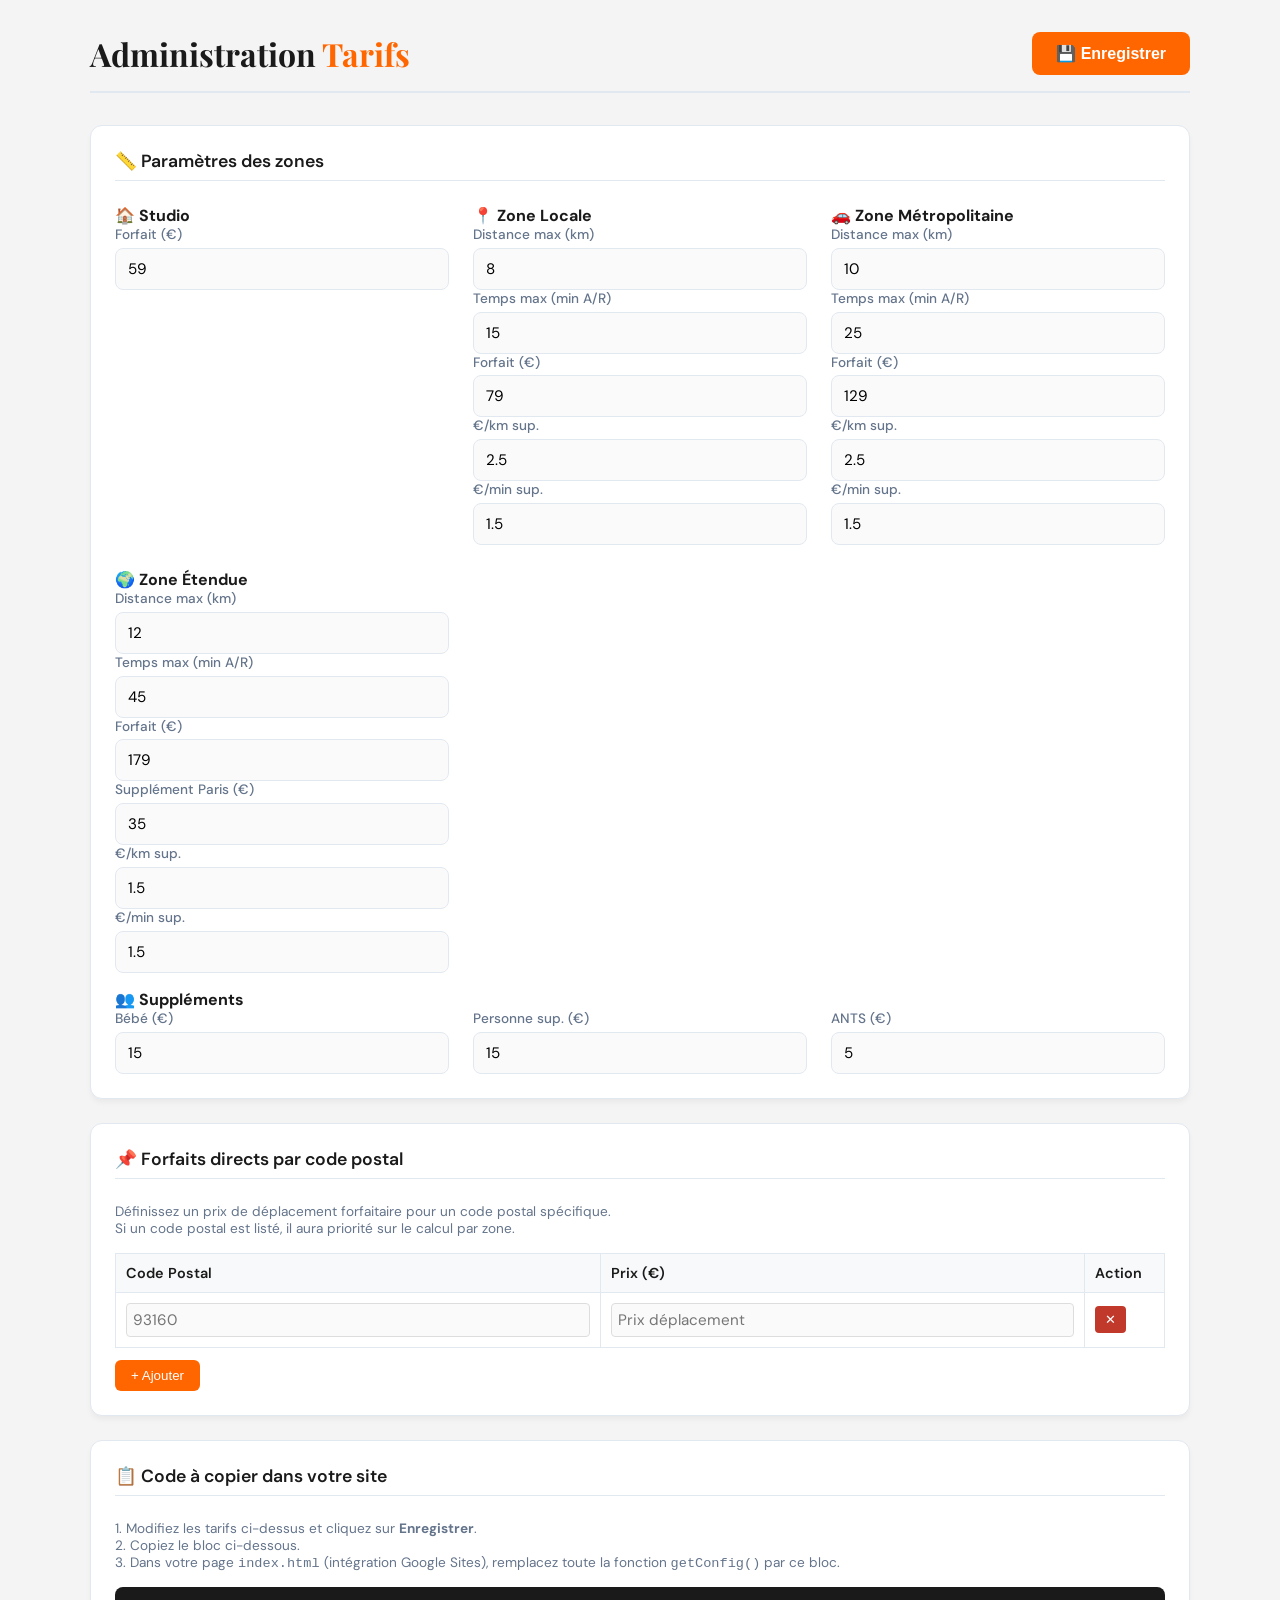
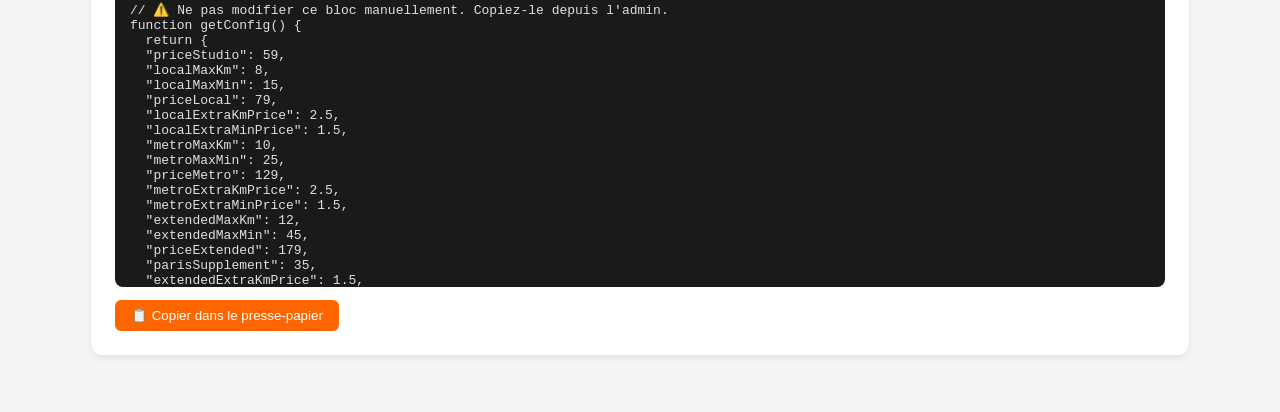
==== commit 40e82140: "Update admin-km.html" ====
--- a/public/admin-km.html
+++ b/public/admin-km.html
@@ -124,7 +124,6 @@
       font-size: 0.9rem;
     }
 
-    /* Tableau éditable des codes postaux */
     .postal-table {
       width: 100%;
       border-collapse: collapse;
@@ -147,22 +146,25 @@
       padding: 6px;
       border-radius: 4px;
     }
-    .btn-row {
-      display: flex;
-      gap: 0.5rem;
-      margin-top: 0.5rem;
-    }
-    .btn-row button {
-      background: var(--primary);
+    .delete-row-btn {
+      background: #c0392b;
       color: white;
       border: none;
-      padding: 8px 14px;
-      border-radius: 6px;
+      padding: 6px 10px;
+      border-radius: 4px;
       cursor: pointer;
-      font-size: 0.85rem;
-    }
-    .btn-row button.delete {
-      background: #c0392b;
+    }
+
+    .config-output {
+      background: #1a1a1a;
+      color: #e0e0e0;
+      padding: 15px;
+      border-radius: 8px;
+      font-family: monospace;
+      white-space: pre-wrap;
+      max-height: 300px;
+      overflow-y: auto;
+      margin-top: 1rem;
     }
 
     .toast {
@@ -177,7 +179,7 @@
       box-shadow: 0 10px 15px -3px rgba(0,0,0,0.1);
       transform: translateY(100px);
       opacity: 0;
-      transition: all 0.3s cubic-bezier(0.68, -0.55, 0.265, 1.55);
+      transition: all 0.3s;
     }
     .toast.show { transform: translateY(0); opacity: 1; }
   </style>
@@ -190,124 +192,80 @@
     <button class="btn-save" id="saveAllBtn">💾 Enregistrer</button>
   </div>
 
-  <!-- Grille zonale (paramètres généraux) -->
+  <!-- Grille zonale -->
   <div class="card">
     <div class="card-title">📏 Paramètres des zones</div>
     <div class="grid">
       <div>
-        <h4 style="margin-bottom:0.5rem;">🏠 Studio (Neuilly‑sur‑Marne)</h4>
-        <div class="input-wrapper">
-          <input type="number" id="priceStudio" value="59" />
-          <span class="input-suffix">€</span>
-        </div>
+        <h4>🏠 Studio</h4>
+        <label>Forfait (€)</label><input type="number" id="priceStudio" value="59" />
       </div>
       <div>
-        <h4 style="margin-bottom:0.5rem;">📍 Zone Locale</h4>
-        <div class="form-group">
-          <label>Distance max (km)</label><input type="number" id="localMaxKm" value="8" step="0.1" />
-        </div>
-        <div class="form-group">
-          <label>Temps max (min A/R)</label><input type="number" id="localMaxMin" value="15" />
-        </div>
-        <div class="form-group">
-          <label>Forfait (€)</label><input type="number" id="priceLocal" value="79" />
-        </div>
-        <div class="form-group">
-          <label>€/km sup.</label><input type="number" id="localExtraKmPrice" value="2.5" step="0.1" />
-        </div>
-        <div class="form-group">
-          <label>€/min sup.</label><input type="number" id="localExtraMinPrice" value="1.5" step="0.1" />
-        </div>
+        <h4>📍 Zone Locale</h4>
+        <label>Distance max (km)</label><input type="number" id="localMaxKm" value="8" step="0.1" />
+        <label>Temps max (min A/R)</label><input type="number" id="localMaxMin" value="15" />
+        <label>Forfait (€)</label><input type="number" id="priceLocal" value="79" />
+        <label>€/km sup.</label><input type="number" id="localExtraKmPrice" value="2.5" step="0.1" />
+        <label>€/min sup.</label><input type="number" id="localExtraMinPrice" value="1.5" step="0.1" />
       </div>
       <div>
-        <h4 style="margin-bottom:0.5rem;">🚗 Zone Métropolitaine</h4>
-        <div class="form-group">
-          <label>Distance max (km)</label><input type="number" id="metroMaxKm" value="10" step="0.1" />
-        </div>
-        <div class="form-group">
-          <label>Temps max (min A/R)</label><input type="number" id="metroMaxMin" value="25" />
-        </div>
-        <div class="form-group">
-          <label>Forfait (€)</label><input type="number" id="priceMetro" value="129" />
-        </div>
-        <div class="form-group">
-          <label>€/km sup.</label><input type="number" id="metroExtraKmPrice" value="2.5" step="0.1" />
-        </div>
-        <div class="form-group">
-          <label>€/min sup.</label><input type="number" id="metroExtraMinPrice" value="1.5" step="0.1" />
-        </div>
+        <h4>🚗 Zone Métropolitaine</h4>
+        <label>Distance max (km)</label><input type="number" id="metroMaxKm" value="10" step="0.1" />
+        <label>Temps max (min A/R)</label><input type="number" id="metroMaxMin" value="25" />
+        <label>Forfait (€)</label><input type="number" id="priceMetro" value="129" />
+        <label>€/km sup.</label><input type="number" id="metroExtraKmPrice" value="2.5" step="0.1" />
+        <label>€/min sup.</label><input type="number" id="metroExtraMinPrice" value="1.5" step="0.1" />
       </div>
       <div>
-        <h4 style="margin-bottom:0.5rem;">🌍 Zone Étendue</h4>
-        <div class="form-group">
-          <label>Distance max (km)</label><input type="number" id="extendedMaxKm" value="12" step="0.1" />
-        </div>
-        <div class="form-group">
-          <label>Temps max (min A/R)</label><input type="number" id="extendedMaxMin" value="45" />
-        </div>
-        <div class="form-group">
-          <label>Forfait (€)</label><input type="number" id="priceExtended" value="179" />
-        </div>
-        <div class="form-group">
-          <label>Supplément Paris (€)</label><input type="number" id="parisSupplement" value="35" />
-        </div>
-        <div class="form-group">
-          <label>€/km sup.</label><input type="number" id="extendedExtraKmPrice" value="1.5" step="0.1" />
-        </div>
-        <div class="form-group">
-          <label>€/min sup.</label><input type="number" id="extendedExtraMinPrice" value="1.5" step="0.1" />
-        </div>
+        <h4>🌍 Zone Étendue</h4>
+        <label>Distance max (km)</label><input type="number" id="extendedMaxKm" value="12" step="0.1" />
+        <label>Temps max (min A/R)</label><input type="number" id="extendedMaxMin" value="45" />
+        <label>Forfait (€)</label><input type="number" id="priceExtended" value="179" />
+        <label>Supplément Paris (€)</label><input type="number" id="parisSupplement" value="35" />
+        <label>€/km sup.</label><input type="number" id="extendedExtraKmPrice" value="1.5" step="0.1" />
+        <label>€/min sup.</label><input type="number" id="extendedExtraMinPrice" value="1.5" step="0.1" />
       </div>
     </div>
     <h4 style="margin-top:1rem;">👥 Suppléments</h4>
     <div class="grid">
-      <div>
-        <label>Bébé (€)</label><input type="number" id="priceBaby" value="15" />
-      </div>
-      <div>
-        <label>Personne sup. (€)</label><input type="number" id="priceExtraPers" value="15" />
-      </div>
-      <div>
-        <label>ANTS (€)</label><input type="number" id="priceAnts" value="5" />
-      </div>
+      <div><label>Bébé (€)</label><input type="number" id="priceBaby" value="15" /></div>
+      <div><label>Personne sup. (€)</label><input type="number" id="priceExtraPers" value="15" /></div>
+      <div><label>ANTS (€)</label><input type="number" id="priceAnts" value="5" /></div>
     </div>
   </div>
 
-  <!-- Tableau des forfaits par code postal -->
+  <!-- Tableau codes postaux -->
   <div class="card">
     <div class="card-title">📌 Forfaits directs par code postal</div>
     <p style="font-size:0.85rem; color: var(--muted); margin-bottom: 1rem;">
-      Ici vous pouvez définir un prix de déplacement forfaitaire pour un code postal spécifique.<br>
-      Si un code postal est listé, il aura priorité sur le calcul par zone. Laissez vide pour supprimer.
+      Définissez un prix de déplacement forfaitaire pour un code postal spécifique.<br>
+      Si un code postal est listé, il aura priorité sur le calcul par zone.
     </p>
-    <table class="postal-table" id="postalTable">
-      <thead>
-        <tr>
-          <th>Code Postal</th>
-          <th>Prix déplacement (€)</th>
-          <th style="width: 80px;">Actions</th>
-        </tr>
-      </thead>
-      <tbody id="postalTableBody">
-        <!-- Rows generated dynamically -->
-      </tbody>
+    <table class="postal-table">
+      <thead><tr><th>Code Postal</th><th>Prix (€)</th><th style="width:80px;">Action</th></tr></thead>
+      <tbody id="postalTableBody"></tbody>
     </table>
-    <button id="addRowBtn" style="margin-top:0.8rem; background: var(--orange); color: white; border: none; padding: 8px 16px; border-radius: 6px; cursor: pointer;">+ Ajouter un code postal</button>
+    <button id="addRowBtn" style="margin-top:0.8rem; background: var(--orange); color: white; border: none; padding: 8px 16px; border-radius: 6px; cursor: pointer;">+ Ajouter</button>
   </div>
 
-  <div class="card" id="publicGrid" style="margin-top: 2rem;">
-    <div class="card-title">📋 Grille tarifaire publique (copie pour le site)</div>
-    <div id="publicGridContent"></div>
+  <!-- Générateur de config pour le site -->
+  <div class="card">
+    <div class="card-title">📋 Code à copier dans votre site</div>
+    <p style="font-size:0.85rem; color: var(--muted); margin-bottom: 1rem;">
+      1. Modifiez les tarifs ci-dessus et cliquez sur <strong>Enregistrer</strong>.<br>
+      2. Copiez le bloc ci-dessous.<br>
+      3. Dans votre page <code>index.html</code> (intégration Google Sites), remplacez toute la fonction <code>getConfig()</code> par ce bloc.
+    </p>
+    <div class="config-output" id="configOutput"></div>
+    <button id="copyConfigBtn" style="margin-top:0.8rem; background: var(--orange); color: white; border: none; padding: 8px 16px; border-radius: 6px; cursor: pointer;">📋 Copier dans le presse-papier</button>
   </div>
 </div>
 
-<div class="toast" id="toast">✅ Paramètres mis à jour avec succès !</div>
+<div class="toast" id="toast">✅ Paramètres enregistrés</div>
 
 <script>
-  // Clé de stockage
   const STORAGE_KEY = 'gregPricingV2';
 
-  // Structure par défaut
   const defaultConfig = {
     priceStudio: 59,
     localMaxKm: 8, localMaxMin: 15, priceLocal: 79,
@@ -318,20 +276,16 @@
     parisSupplement: 35,
     extendedExtraKmPrice: 1.5, extendedExtraMinPrice: 1.5,
     priceBaby: 15, priceExtraPers: 15, priceAnts: 5,
-    postalPrices: {} // { "93160": 79, "91210": 200, ... }
+    postalPrices: {}
   };
 
   let currentConfig = JSON.parse(JSON.stringify(defaultConfig));
 
-  // Chargement
   function loadConfig() {
     const saved = localStorage.getItem(STORAGE_KEY);
     if (saved) {
-      try {
-        currentConfig = JSON.parse(saved);
-      } catch (e) { currentConfig = JSON.parse(JSON.stringify(defaultConfig)); }
-    }
-    // Remplir les champs de la grille zonale
+      try { currentConfig = JSON.parse(saved); } catch (e) {}
+    }
     document.getElementById('priceStudio').value = currentConfig.priceStudio;
     document.getElementById('localMaxKm').value = currentConfig.localMaxKm;
     document.getElementById('localMaxMin').value = currentConfig.localMaxMin;
@@ -352,14 +306,11 @@
     document.getElementById('priceBaby').value = currentConfig.priceBaby;
     document.getElementById('priceExtraPers').value = currentConfig.priceExtraPers;
     document.getElementById('priceAnts').value = currentConfig.priceAnts;
-
     renderPostalTable();
-    updatePublicGrid();
-  }
-
-  // Sauvegarde
+    generateConfigCode();
+  }
+
   function saveConfig() {
-    // Lire les champs
     currentConfig.priceStudio = parseFloat(document.getElementById('priceStudio').value) || 0;
     currentConfig.localMaxKm = parseFloat(document.getElementById('localMaxKm').value) || 0;
     currentConfig.localMaxMin = parseFloat(document.getElementById('localMaxMin').value) || 0;
@@ -381,7 +332,6 @@
     currentConfig.priceExtraPers = parseFloat(document.getElementById('priceExtraPers').value) || 0;
     currentConfig.priceAnts = parseFloat(document.getElementById('priceAnts').value) || 0;
 
-    // Lire le tableau des codes postaux
     const rows = document.querySelectorAll('#postalTableBody tr');
     const postalPrices = {};
     rows.forEach(row => {
@@ -389,28 +339,21 @@
       const priceInput = row.querySelector('.price-input');
       const code = cpInput.value.trim();
       const price = parseFloat(priceInput.value);
-      if (code && !isNaN(price)) {
-        postalPrices[code] = price;
-      }
+      if (code && !isNaN(price)) postalPrices[code] = price;
     });
     currentConfig.postalPrices = postalPrices;
 
     localStorage.setItem(STORAGE_KEY, JSON.stringify(currentConfig));
+    generateConfigCode();
     showToast();
-    updatePublicGrid();
-  }
-
-  // Gestion du tableau des codes postaux
+  }
+
   function renderPostalTable() {
     const tbody = document.getElementById('postalTableBody');
     tbody.innerHTML = '';
     const entries = Object.entries(currentConfig.postalPrices || {});
-    entries.forEach(([code, price]) => {
-      addRow(code, price);
-    });
-    if (entries.length === 0) {
-      addRow('', ''); // ligne vide
-    }
+    entries.forEach(([code, price]) => addRow(code, price));
+    if (entries.length === 0) addRow('', '');
   }
 
   function addRow(code = '', price = '') {
@@ -419,67 +362,40 @@
     row.innerHTML = `
       <td><input class="cp-input" type="text" value="${code}" placeholder="93160" /></td>
       <td><input class="price-input" type="number" value="${price}" placeholder="Prix déplacement" /></td>
-      <td><button class="delete-row-btn" style="background:#c0392b; color:white; border:none; padding:6px 10px; border-radius:4px;">✕</button></td>
+      <td><button class="delete-row-btn">✕</button></td>
     `;
     row.querySelector('.delete-row-btn').addEventListener('click', () => {
       row.remove();
-      // Si plus aucune ligne, ajouter une ligne vide
-      if (document.querySelectorAll('#postalTableBody tr').length === 0) {
-        addRow('', '');
-      }
+      if (document.querySelectorAll('#postalTableBody tr').length === 0) addRow('', '');
     });
     tbody.appendChild(row);
   }
 
+  function generateConfigCode() {
+    const cfg = currentConfig;
+    const code = `
+// ⚠️ Ne pas modifier ce bloc manuellement. Copiez-le depuis l'admin.
+function getConfig() {
+  return ${JSON.stringify(cfg, null, 2)};
+}
+    `.trim();
+    document.getElementById('configOutput').textContent = code;
+  }
+
   document.getElementById('addRowBtn').addEventListener('click', () => addRow('', ''));
   document.getElementById('saveAllBtn').addEventListener('click', saveConfig);
-
-  // Génération de la grille publique pour copier/coller
-  function updatePublicGrid() {
-    const cfg = currentConfig;
-    let html = `
-      <h3 style="font-family:'Playfair Display',serif;">🚗 Tarifs de déplacement</h3>
-      <p>Départ du studio : 16 bd Carnot, 93330 Neuilly-sur-Marne</p>
-      <table style="width:100%; border-collapse: collapse; font-size:0.9rem;">
-        <thead><tr style="border-bottom:2px solid var(--orange);"><th>Zone</th><th>Distance</th><th>Temps (A/R)</th><th>Forfait</th><th>Supplément km</th><th>Supplément min</th></tr></thead>
-        <tbody>
-          <tr><td>🏠 Studio (Neuilly)</td><td>−</td><td>−</td><td style="color:var(--orange);">${cfg.priceStudio} €</td><td>−</td><td>−</td></tr>
-          <tr><td>📍 Zone Locale</td><td>≤ ${cfg.localMaxKm} km</td><td>≤ ${cfg.localMaxMin} min</td><td style="color:var(--orange);">${cfg.priceLocal} €</td><td>+${cfg.localExtraKmPrice} €/km</td><td>+${cfg.localExtraMinPrice} €/min</td></tr>
-          <tr><td>🚗 Zone Métropolitaine</td><td>≤ ${cfg.metroMaxKm} km</td><td>≤ ${cfg.metroMaxMin} min</td><td style="color:var(--orange);">${cfg.priceMetro} €</td><td>+${cfg.metroExtraKmPrice} €/km</td><td>+${cfg.metroExtraMinPrice} €/min</td></tr>
-          <tr><td>🌍 Zone Étendue</td><td>≤ ${cfg.extendedMaxKm} km</td><td>≤ ${cfg.extendedMaxMin} min</td><td style="color:var(--orange);">${cfg.priceExtended} €</td><td>+${cfg.extendedExtraKmPrice} €/km</td><td>+${cfg.extendedExtraMinPrice} €/min</td></tr>
-          <tr><td>🗼 Supplément Paris</td><td colspan="5">+${cfg.parisSupplement} €</td></tr>
-        </tbody>
-      </table>
-      <h3>📋 Tarifs directs par code postal</h3>
-      <table style="width:100%; border-collapse: collapse; font-size:0.9rem;">
-        <thead><tr><th>Code Postal</th><th>Prix déplacement</th></tr></thead>
-        <tbody>
-    `;
-    if (cfg.postalPrices && Object.keys(cfg.postalPrices).length > 0) {
-      for (const [code, price] of Object.entries(cfg.postalPrices)) {
-        html += `<tr><td>${code}</td><td style="color:var(--orange);">${price} €</td></tr>`;
-      }
-    } else {
-      html += `<tr><td colspan="2">Aucun tarif direct défini</td></tr>`;
-    }
-    html += `</tbody></table>`;
-    html += `<h3>👥 Suppléments</h3>
-      <table style="width:100%; border-collapse: collapse; font-size:0.9rem;">
-        <tr><td>👶 Bébé</td><td style="color:var(--orange);">+${cfg.priceBaby} €</td></tr>
-        <tr><td>👤 Personne sup.</td><td style="color:var(--orange);">+${cfg.priceExtraPers} €</td></tr>
-        <tr><td>📸 ANTS</td><td style="color:var(--orange);">+${cfg.priceAnts} €</td></tr>
-      </table>
-    `;
-    document.getElementById('publicGridContent').innerHTML = html;
-  }
-
-  function showToast() {
+  document.getElementById('copyConfigBtn').addEventListener('click', () => {
+    const text = document.getElementById('configOutput').textContent;
+    navigator.clipboard.writeText(text).then(() => showToast('📋 Code copié !'));
+  });
+
+  function showToast(msg = '✅ Paramètres enregistrés') {
     const toast = document.getElementById('toast');
+    toast.textContent = msg;
     toast.classList.add('show');
     setTimeout(() => toast.classList.remove('show'), 3000);
   }
 
-  // Initialisation
   loadConfig();
 </script>
 
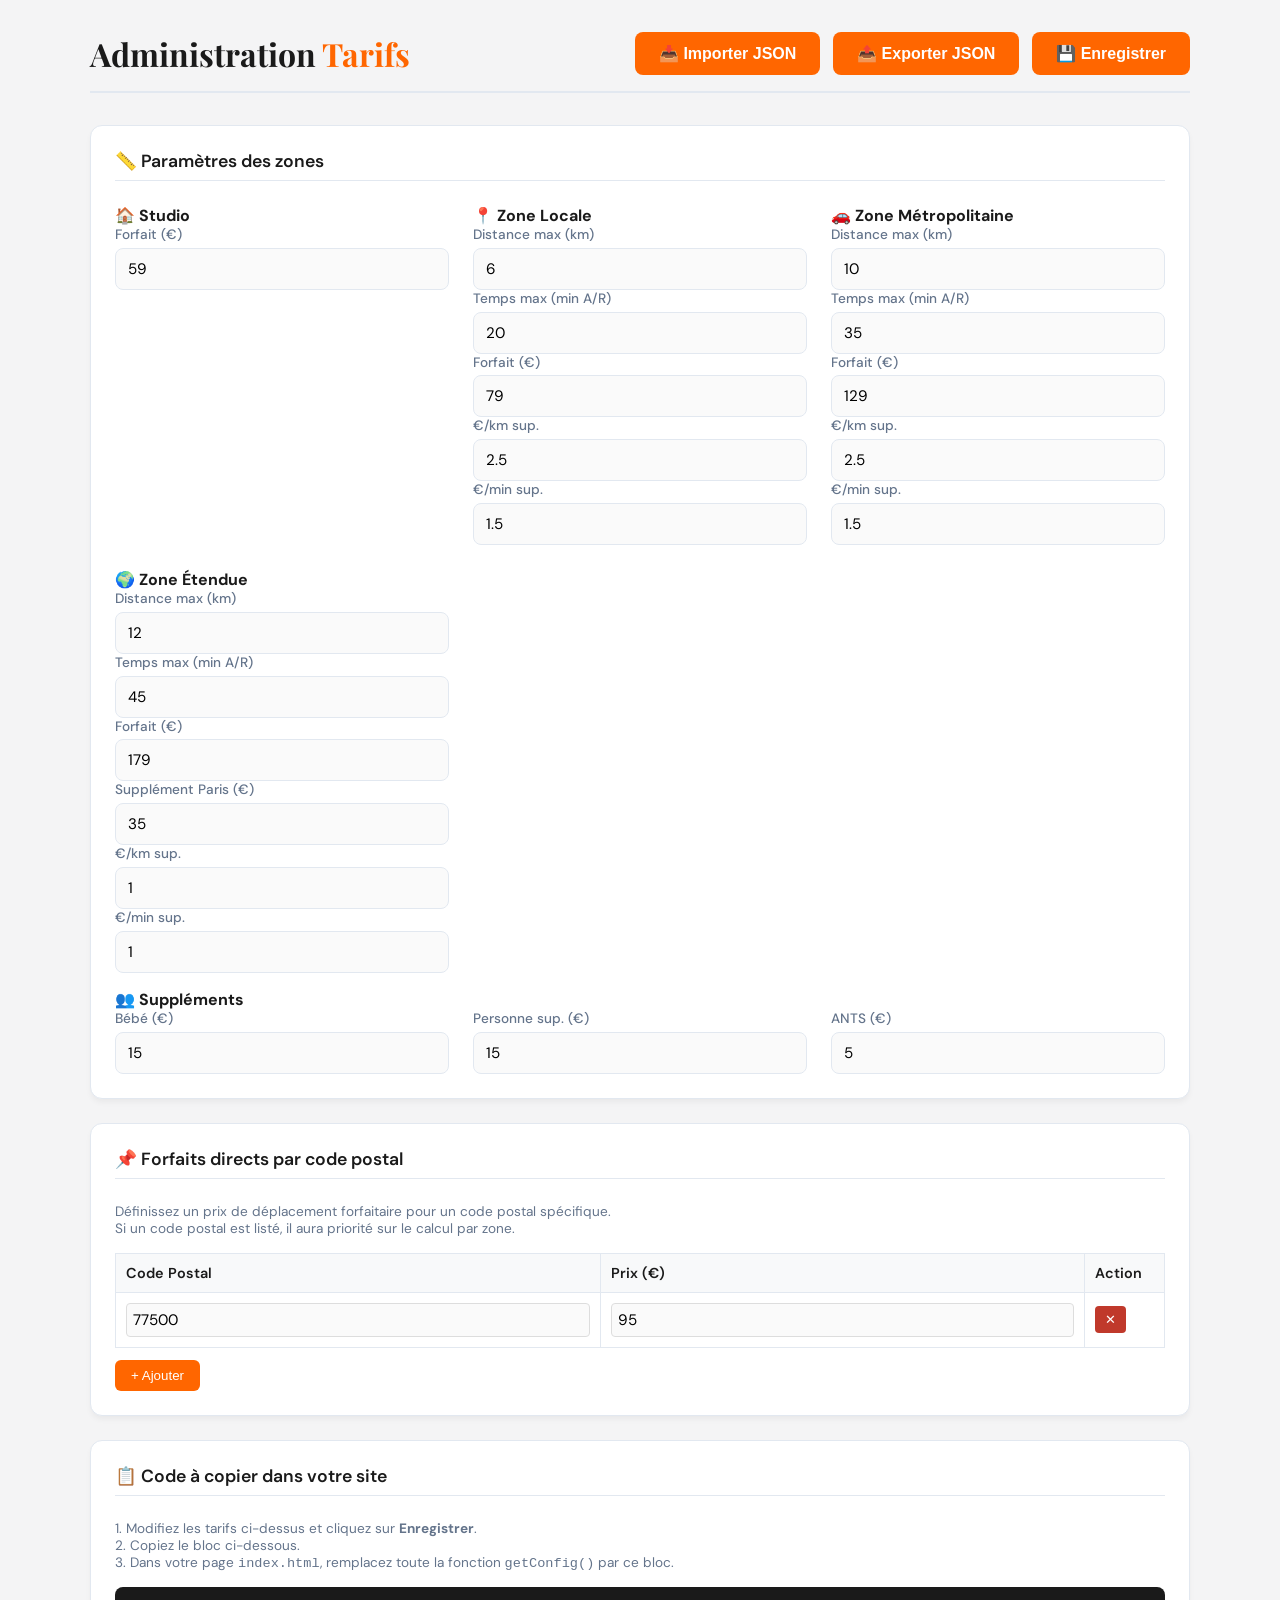
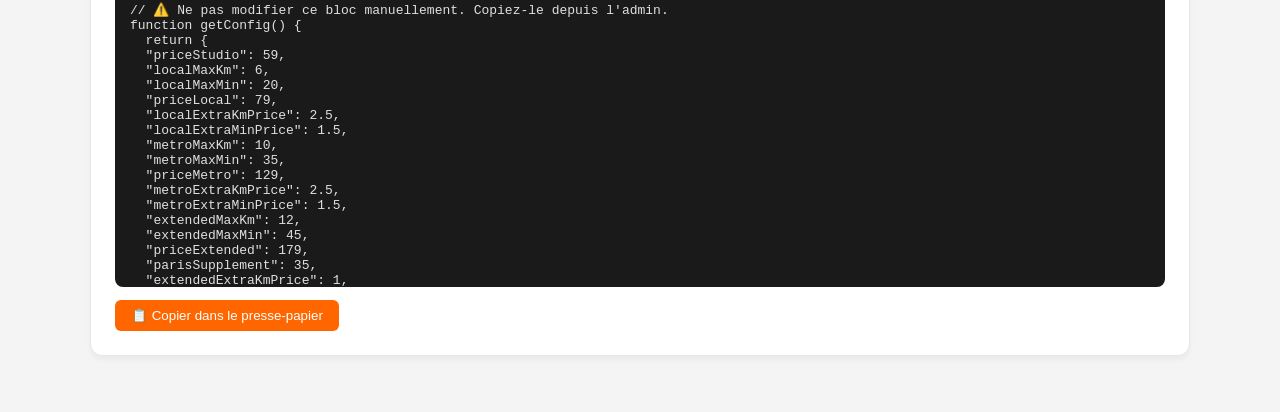
==== commit 8e669c80: "Update admin-km.html" ====
--- a/public/admin-km.html
+++ b/public/admin-km.html
@@ -40,6 +40,8 @@
       margin-bottom: 2rem;
       padding-bottom: 1rem;
       border-bottom: 2px solid var(--border);
+      flex-wrap: wrap;
+      gap: 1rem;
     }
 
     .header h1 {
@@ -50,7 +52,13 @@
 
     .header h1 span { color: var(--orange); }
 
-    .btn-save {
+    .btn-group {
+      display: flex;
+      gap: 0.8rem;
+      flex-wrap: wrap;
+    }
+
+    .btn-save, .btn-export, .btn-import {
       background: var(--orange);
       color: white;
       border: none;
@@ -59,8 +67,9 @@
       font-weight: 600;
       font-size: 1rem;
       cursor: pointer;
-    }
-    .btn-save:hover { background: #e55c00; }
+      white-space: nowrap;
+    }
+    .btn-save:hover, .btn-export:hover, .btn-import:hover { background: #e55c00; }
 
     .card {
       background: var(--card);
@@ -189,7 +198,11 @@
 <div class="admin-container">
   <div class="header">
     <h1>Administration <span>Tarifs</span></h1>
-    <button class="btn-save" id="saveAllBtn">💾 Enregistrer</button>
+    <div class="btn-group">
+      <button class="btn-import" id="importBtn">📥 Importer JSON</button>
+      <button class="btn-export" id="exportBtn">📤 Exporter JSON</button>
+      <button class="btn-save" id="saveAllBtn">💾 Enregistrer</button>
+    </div>
   </div>
 
   <!-- Grille zonale -->
@@ -202,8 +215,8 @@
       </div>
       <div>
         <h4>📍 Zone Locale</h4>
-        <label>Distance max (km)</label><input type="number" id="localMaxKm" value="8" step="0.1" />
-        <label>Temps max (min A/R)</label><input type="number" id="localMaxMin" value="15" />
+        <label>Distance max (km)</label><input type="number" id="localMaxKm" value="6" step="0.1" />
+        <label>Temps max (min A/R)</label><input type="number" id="localMaxMin" value="20" />
         <label>Forfait (€)</label><input type="number" id="priceLocal" value="79" />
         <label>€/km sup.</label><input type="number" id="localExtraKmPrice" value="2.5" step="0.1" />
         <label>€/min sup.</label><input type="number" id="localExtraMinPrice" value="1.5" step="0.1" />
@@ -211,7 +224,7 @@
       <div>
         <h4>🚗 Zone Métropolitaine</h4>
         <label>Distance max (km)</label><input type="number" id="metroMaxKm" value="10" step="0.1" />
-        <label>Temps max (min A/R)</label><input type="number" id="metroMaxMin" value="25" />
+        <label>Temps max (min A/R)</label><input type="number" id="metroMaxMin" value="35" />
         <label>Forfait (€)</label><input type="number" id="priceMetro" value="129" />
         <label>€/km sup.</label><input type="number" id="metroExtraKmPrice" value="2.5" step="0.1" />
         <label>€/min sup.</label><input type="number" id="metroExtraMinPrice" value="1.5" step="0.1" />
@@ -222,8 +235,8 @@
         <label>Temps max (min A/R)</label><input type="number" id="extendedMaxMin" value="45" />
         <label>Forfait (€)</label><input type="number" id="priceExtended" value="179" />
         <label>Supplément Paris (€)</label><input type="number" id="parisSupplement" value="35" />
-        <label>€/km sup.</label><input type="number" id="extendedExtraKmPrice" value="1.5" step="0.1" />
-        <label>€/min sup.</label><input type="number" id="extendedExtraMinPrice" value="1.5" step="0.1" />
+        <label>€/km sup.</label><input type="number" id="extendedExtraKmPrice" value="1" step="0.1" />
+        <label>€/min sup.</label><input type="number" id="extendedExtraMinPrice" value="1" step="0.1" />
       </div>
     </div>
     <h4 style="margin-top:1rem;">👥 Suppléments</h4>
@@ -254,13 +267,16 @@
     <p style="font-size:0.85rem; color: var(--muted); margin-bottom: 1rem;">
       1. Modifiez les tarifs ci-dessus et cliquez sur <strong>Enregistrer</strong>.<br>
       2. Copiez le bloc ci-dessous.<br>
-      3. Dans votre page <code>index.html</code> (intégration Google Sites), remplacez toute la fonction <code>getConfig()</code> par ce bloc.
+      3. Dans votre page <code>index.html</code>, remplacez toute la fonction <code>getConfig()</code> par ce bloc.
     </p>
     <div class="config-output" id="configOutput"></div>
     <button id="copyConfigBtn" style="margin-top:0.8rem; background: var(--orange); color: white; border: none; padding: 8px 16px; border-radius: 6px; cursor: pointer;">📋 Copier dans le presse-papier</button>
   </div>
 </div>
 
+<!-- Input file caché pour l'import -->
+<input type="file" id="importFileInput" accept=".json" style="display: none;" />
+
 <div class="toast" id="toast">✅ Paramètres enregistrés</div>
 
 <script>
@@ -268,24 +284,31 @@
 
   const defaultConfig = {
     priceStudio: 59,
-    localMaxKm: 8, localMaxMin: 15, priceLocal: 79,
+    localMaxKm: 6, localMaxMin: 20, priceLocal: 79,
     localExtraKmPrice: 2.5, localExtraMinPrice: 1.5,
-    metroMaxKm: 10, metroMaxMin: 25, priceMetro: 129,
+    metroMaxKm: 10, metroMaxMin: 35, priceMetro: 129,
     metroExtraKmPrice: 2.5, metroExtraMinPrice: 1.5,
     extendedMaxKm: 12, extendedMaxMin: 45, priceExtended: 179,
     parisSupplement: 35,
-    extendedExtraKmPrice: 1.5, extendedExtraMinPrice: 1.5,
+    extendedExtraKmPrice: 1, extendedExtraMinPrice: 1,
     priceBaby: 15, priceExtraPers: 15, priceAnts: 5,
-    postalPrices: {}
+    postalPrices: {"77500": 95}
   };
 
   let currentConfig = JSON.parse(JSON.stringify(defaultConfig));
 
+  // Initialisation
   function loadConfig() {
     const saved = localStorage.getItem(STORAGE_KEY);
     if (saved) {
       try { currentConfig = JSON.parse(saved); } catch (e) {}
     }
+    populateFields();
+    renderPostalTable();
+    generateConfigCode();
+  }
+
+  function populateFields() {
     document.getElementById('priceStudio').value = currentConfig.priceStudio;
     document.getElementById('localMaxKm').value = currentConfig.localMaxKm;
     document.getElementById('localMaxMin').value = currentConfig.localMaxMin;
@@ -306,11 +329,9 @@
     document.getElementById('priceBaby').value = currentConfig.priceBaby;
     document.getElementById('priceExtraPers').value = currentConfig.priceExtraPers;
     document.getElementById('priceAnts').value = currentConfig.priceAnts;
-    renderPostalTable();
-    generateConfigCode();
-  }
-
-  function saveConfig() {
+  }
+
+  function readFieldsToConfig() {
     currentConfig.priceStudio = parseFloat(document.getElementById('priceStudio').value) || 0;
     currentConfig.localMaxKm = parseFloat(document.getElementById('localMaxKm').value) || 0;
     currentConfig.localMaxMin = parseFloat(document.getElementById('localMaxMin').value) || 0;
@@ -332,6 +353,7 @@
     currentConfig.priceExtraPers = parseFloat(document.getElementById('priceExtraPers').value) || 0;
     currentConfig.priceAnts = parseFloat(document.getElementById('priceAnts').value) || 0;
 
+    // Lire le tableau des codes postaux
     const rows = document.querySelectorAll('#postalTableBody tr');
     const postalPrices = {};
     rows.forEach(row => {
@@ -342,7 +364,10 @@
       if (code && !isNaN(price)) postalPrices[code] = price;
     });
     currentConfig.postalPrices = postalPrices;
-
+  }
+
+  function saveConfig() {
+    readFieldsToConfig();
     localStorage.setItem(STORAGE_KEY, JSON.stringify(currentConfig));
     generateConfigCode();
     showToast();
@@ -372,7 +397,7 @@
   }
 
   function generateConfigCode() {
-    const cfg = currentConfig;
+    const cfg = JSON.parse(JSON.stringify(currentConfig)); // copie propre
     const code = `
 // ⚠️ Ne pas modifier ce bloc manuellement. Copiez-le depuis l'admin.
 function getConfig() {
@@ -382,8 +407,60 @@
     document.getElementById('configOutput').textContent = code;
   }
 
+  // --- Export JSON ---
+  document.getElementById('exportBtn').addEventListener('click', () => {
+    readFieldsToConfig();
+    const json = JSON.stringify(currentConfig, null, 2);
+    const blob = new Blob([json], { type: 'application/json' });
+    const url = URL.createObjectURL(blob);
+    const a = document.createElement('a');
+    a.href = url;
+    a.download = 'gregPricingConfig.json';
+    a.click();
+    URL.revokeObjectURL(url);
+    showToast('📤 Configuration exportée');
+  });
+
+  // --- Import JSON ---
+  document.getElementById('importBtn').addEventListener('click', () => {
+    document.getElementById('importFileInput').click();
+  });
+
+  document.getElementById('importFileInput').addEventListener('change', (e) => {
+    const file = e.target.files[0];
+    if (!file) return;
+
+    const reader = new FileReader();
+    reader.onload = (event) => {
+      try {
+        const imported = JSON.parse(event.target.result);
+        // Validation basique : doit contenir au moins priceStudio
+        if (imported.priceStudio === undefined) {
+          throw new Error('Fichier JSON invalide (champ priceStudio manquant)');
+        }
+        // Fusionner en gardant les valeurs par défaut pour les champs manquants
+        currentConfig = { ...defaultConfig, ...imported };
+        // S'assurer que postalPrices est bien un objet
+        if (typeof currentConfig.postalPrices !== 'object' || currentConfig.postalPrices === null) {
+          currentConfig.postalPrices = {};
+        }
+        populateFields();
+        renderPostalTable();
+        localStorage.setItem(STORAGE_KEY, JSON.stringify(currentConfig));
+        generateConfigCode();
+        showToast('📥 Configuration importée avec succès');
+      } catch (err) {
+        alert('Erreur lors de l\'import : ' + err.message);
+      }
+    };
+    reader.readAsText(file);
+    // Réinitialiser le champ pour permettre de réimporter le même fichier
+    e.target.value = '';
+  });
+
   document.getElementById('addRowBtn').addEventListener('click', () => addRow('', ''));
   document.getElementById('saveAllBtn').addEventListener('click', saveConfig);
+
   document.getElementById('copyConfigBtn').addEventListener('click', () => {
     const text = document.getElementById('configOutput').textContent;
     navigator.clipboard.writeText(text).then(() => showToast('📋 Code copié !'));
@@ -396,6 +473,7 @@
     setTimeout(() => toast.classList.remove('show'), 3000);
   }
 
+  // Chargement initial
   loadConfig();
 </script>
 
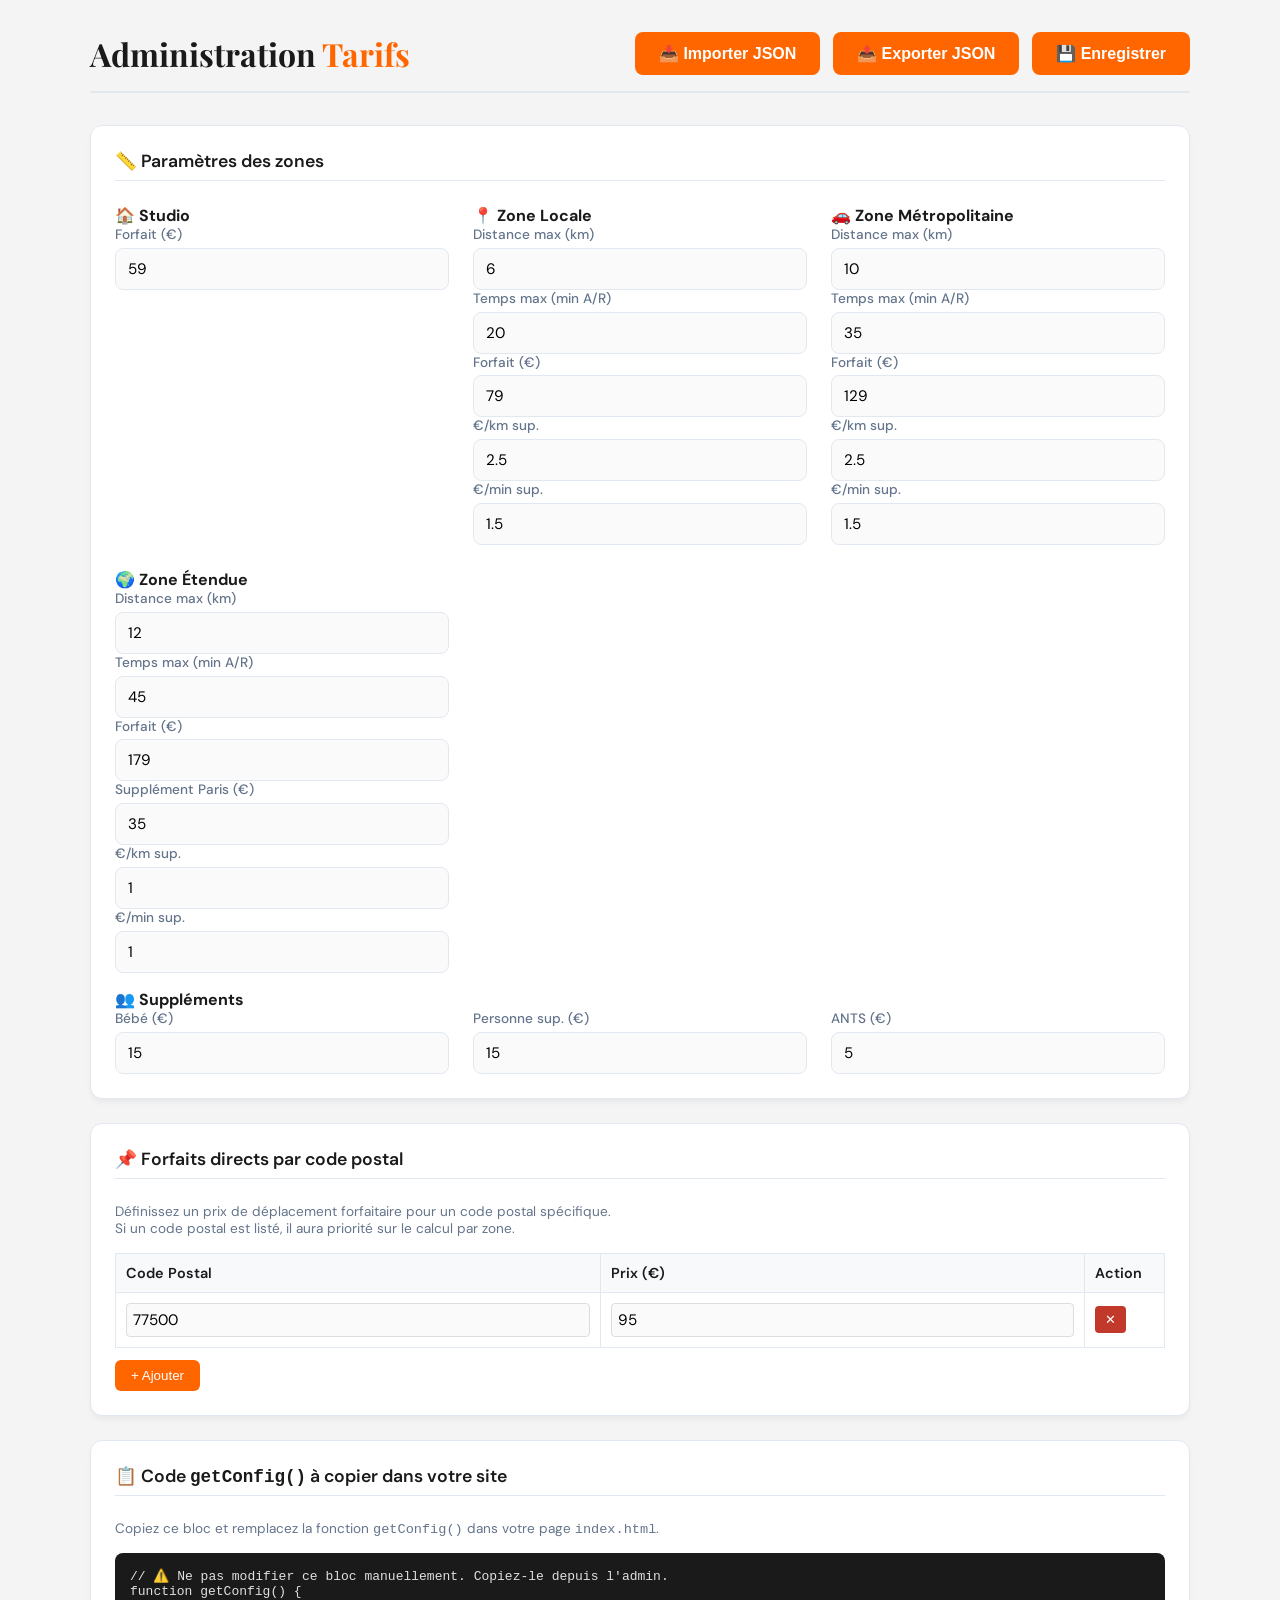
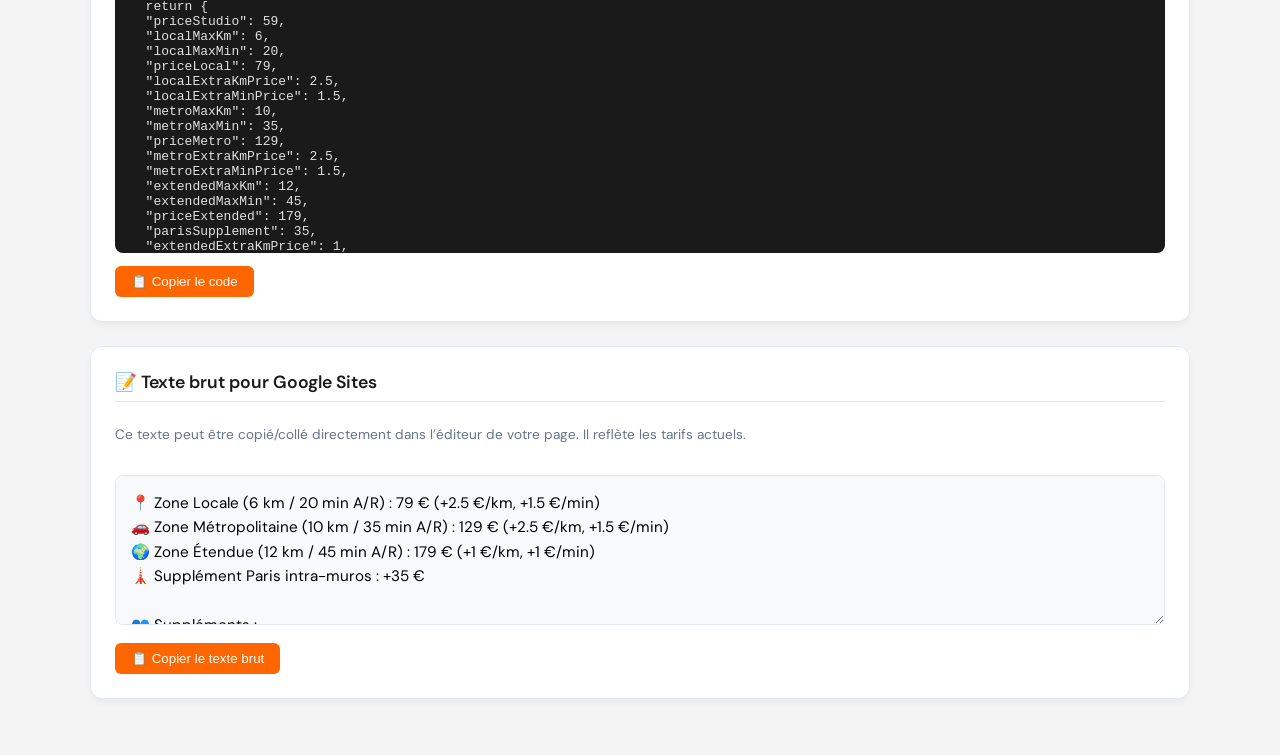
==== commit 9136ecf1: "Update admin-km.html" ====
--- a/public/admin-km.html
+++ b/public/admin-km.html
@@ -28,10 +28,7 @@
       min-height: 100vh;
     }
 
-    .admin-container {
-      max-width: 1100px;
-      margin: 0 auto;
-    }
+    .admin-container { max-width: 1100px; margin: 0 auto; }
 
     .header {
       display: flex;
@@ -44,21 +41,12 @@
       gap: 1rem;
     }
 
-    .header h1 {
-      font-family: 'Playfair Display', serif;
-      font-size: 2rem;
-      color: var(--primary);
-    }
-
+    .header h1 { font-family: 'Playfair Display', serif; font-size: 2rem; color: var(--primary); }
     .header h1 span { color: var(--orange); }
 
-    .btn-group {
-      display: flex;
-      gap: 0.8rem;
-      flex-wrap: wrap;
-    }
-
-    .btn-save, .btn-export, .btn-import {
+    .btn-group { display: flex; gap: 0.8rem; flex-wrap: wrap; }
+
+    .btn-save, .btn-export, .btn-import, .btn-copy-text {
       background: var(--orange);
       color: white;
       border: none;
@@ -69,7 +57,7 @@
       cursor: pointer;
       white-space: nowrap;
     }
-    .btn-save:hover, .btn-export:hover, .btn-import:hover { background: #e55c00; }
+    .btn-save:hover, .btn-export:hover, .btn-import:hover, .btn-copy-text:hover { background: #e55c00; }
 
     .card {
       background: var(--card);
@@ -88,15 +76,9 @@
       border-bottom: 1px solid var(--border);
     }
 
-    .grid {
-      display: grid;
-      grid-template-columns: repeat(auto-fit, minmax(300px, 1fr));
-      gap: 1.5rem;
-    }
-
-    .form-group {
-      margin-bottom: 1rem;
-    }
+    .grid { display: grid; grid-template-columns: repeat(auto-fit, minmax(300px, 1fr)); gap: 1.5rem; }
+
+    .form-group { margin-bottom: 1rem; }
     label {
       display: block;
       font-size: 0.85rem;
@@ -105,8 +87,7 @@
       margin-bottom: 0.3rem;
     }
 
-    input[type="number"],
-    input[type="text"] {
+    input[type="number"], input[type="text"], textarea {
       width: 100%;
       padding: 10px 12px;
       border: 1px solid var(--border);
@@ -115,15 +96,13 @@
       font-size: 0.95rem;
       background: #fafafa;
     }
-    input:focus {
+    input:focus, textarea:focus {
       outline: none;
       border-color: var(--orange);
       box-shadow: 0 0 0 3px var(--orange-light);
     }
 
-    .input-wrapper {
-      position: relative;
-    }
+    .input-wrapper { position: relative; }
     .input-suffix {
       position: absolute;
       right: 12px;
@@ -133,62 +112,34 @@
       font-size: 0.9rem;
     }
 
-    .postal-table {
-      width: 100%;
-      border-collapse: collapse;
-      margin-top: 1rem;
-    }
-    .postal-table th,
-    .postal-table td {
-      padding: 10px;
-      border: 1px solid var(--border);
-      text-align: left;
-    }
-    .postal-table th {
-      background: #f8f9fa;
-      font-weight: 600;
-      font-size: 0.9rem;
-    }
-    .postal-table input {
-      width: 100%;
-      border: 1px solid #ddd;
-      padding: 6px;
-      border-radius: 4px;
-    }
+    .postal-table { width: 100%; border-collapse: collapse; margin-top: 1rem; }
+    .postal-table th, .postal-table td { padding: 10px; border: 1px solid var(--border); text-align: left; }
+    .postal-table th { background: #f8f9fa; font-weight: 600; font-size: 0.9rem; }
+    .postal-table input { width: 100%; border: 1px solid #ddd; padding: 6px; border-radius: 4px; }
     .delete-row-btn {
-      background: #c0392b;
-      color: white;
-      border: none;
-      padding: 6px 10px;
-      border-radius: 4px;
-      cursor: pointer;
+      background: #c0392b; color: white; border: none;
+      padding: 6px 10px; border-radius: 4px; cursor: pointer;
     }
 
     .config-output {
-      background: #1a1a1a;
-      color: #e0e0e0;
-      padding: 15px;
-      border-radius: 8px;
-      font-family: monospace;
-      white-space: pre-wrap;
-      max-height: 300px;
-      overflow-y: auto;
-      margin-top: 1rem;
+      background: #1a1a1a; color: #e0e0e0; padding: 15px;
+      border-radius: 8px; font-family: monospace; white-space: pre-wrap;
+      max-height: 300px; overflow-y: auto; margin-top: 1rem;
+    }
+
+    .plain-text-output {
+      background: #f8f9fa; padding: 15px; border-radius: 8px;
+      font-family: 'DM Sans', sans-serif; white-space: pre-wrap;
+      min-height: 150px; margin-top: 1rem; border: 1px solid var(--border);
+      line-height: 1.6;
     }
 
     .toast {
-      position: fixed;
-      bottom: 20px;
-      right: 20px;
-      background: #10b981;
-      color: white;
-      padding: 12px 24px;
-      border-radius: 8px;
-      font-weight: 500;
+      position: fixed; bottom: 20px; right: 20px;
+      background: #10b981; color: white; padding: 12px 24px;
+      border-radius: 8px; font-weight: 500;
       box-shadow: 0 10px 15px -3px rgba(0,0,0,0.1);
-      transform: translateY(100px);
-      opacity: 0;
-      transition: all 0.3s;
+      transform: translateY(100px); opacity: 0; transition: all 0.3s;
     }
     .toast.show { transform: translateY(0); opacity: 1; }
   </style>
@@ -261,22 +212,28 @@
     <button id="addRowBtn" style="margin-top:0.8rem; background: var(--orange); color: white; border: none; padding: 8px 16px; border-radius: 6px; cursor: pointer;">+ Ajouter</button>
   </div>
 
-  <!-- Générateur de config pour le site -->
+  <!-- Bloc de configuration JS pour le site -->
   <div class="card">
-    <div class="card-title">📋 Code à copier dans votre site</div>
+    <div class="card-title">📋 Code <code>getConfig()</code> à copier dans votre site</div>
     <p style="font-size:0.85rem; color: var(--muted); margin-bottom: 1rem;">
-      1. Modifiez les tarifs ci-dessus et cliquez sur <strong>Enregistrer</strong>.<br>
-      2. Copiez le bloc ci-dessous.<br>
-      3. Dans votre page <code>index.html</code>, remplacez toute la fonction <code>getConfig()</code> par ce bloc.
+      Copiez ce bloc et remplacez la fonction <code>getConfig()</code> dans votre page <code>index.html</code>.
     </p>
     <div class="config-output" id="configOutput"></div>
-    <button id="copyConfigBtn" style="margin-top:0.8rem; background: var(--orange); color: white; border: none; padding: 8px 16px; border-radius: 6px; cursor: pointer;">📋 Copier dans le presse-papier</button>
+    <button id="copyConfigBtn" style="margin-top:0.8rem; background: var(--orange); color: white; border: none; padding: 8px 16px; border-radius: 6px; cursor: pointer;">📋 Copier le code</button>
+  </div>
+
+  <!-- Texte brut pour Google Sites -->
+  <div class="card">
+    <div class="card-title">📝 Texte brut pour Google Sites</div>
+    <p style="font-size:0.85rem; color: var(--muted); margin-bottom: 1rem;">
+      Ce texte peut être copié/collé directement dans l’éditeur de votre page. Il reflète les tarifs actuels.
+    </p>
+    <textarea id="plainTextOutput" class="plain-text-output" readonly></textarea>
+    <button id="copyPlainTextBtn" style="margin-top:0.8rem; background: var(--orange); color: white; border: none; padding: 8px 16px; border-radius: 6px; cursor: pointer;">📋 Copier le texte brut</button>
   </div>
 </div>
 
-<!-- Input file caché pour l'import -->
 <input type="file" id="importFileInput" accept=".json" style="display: none;" />
-
 <div class="toast" id="toast">✅ Paramètres enregistrés</div>
 
 <script>
@@ -297,7 +254,6 @@
 
   let currentConfig = JSON.parse(JSON.stringify(defaultConfig));
 
-  // Initialisation
   function loadConfig() {
     const saved = localStorage.getItem(STORAGE_KEY);
     if (saved) {
@@ -306,6 +262,7 @@
     populateFields();
     renderPostalTable();
     generateConfigCode();
+    generatePlainTextSummary();
   }
 
   function populateFields() {
@@ -353,7 +310,6 @@
     currentConfig.priceExtraPers = parseFloat(document.getElementById('priceExtraPers').value) || 0;
     currentConfig.priceAnts = parseFloat(document.getElementById('priceAnts').value) || 0;
 
-    // Lire le tableau des codes postaux
     const rows = document.querySelectorAll('#postalTableBody tr');
     const postalPrices = {};
     rows.forEach(row => {
@@ -370,6 +326,7 @@
     readFieldsToConfig();
     localStorage.setItem(STORAGE_KEY, JSON.stringify(currentConfig));
     generateConfigCode();
+    generatePlainTextSummary();
     showToast();
   }
 
@@ -397,7 +354,7 @@
   }
 
   function generateConfigCode() {
-    const cfg = JSON.parse(JSON.stringify(currentConfig)); // copie propre
+    const cfg = JSON.parse(JSON.stringify(currentConfig));
     const code = `
 // ⚠️ Ne pas modifier ce bloc manuellement. Copiez-le depuis l'admin.
 function getConfig() {
@@ -405,6 +362,34 @@
 }
     `.trim();
     document.getElementById('configOutput').textContent = code;
+  }
+
+  // --- Génération du texte brut pour Google Sites ---
+  function generatePlainTextSummary() {
+    const cfg = currentConfig;
+    // Calcul de l'exemple Paris 11e (22 km, 45 min simple → 90 min A/R)
+    const dist = 22;
+    const timeSimple = 45;
+    const timeAR = timeSimple * 2;
+    const base = cfg.priceExtended;
+    const excessKm = Math.max(0, dist - cfg.extendedMaxKm);
+    const excessMin = Math.max(0, timeAR - cfg.extendedMaxMin);
+    const kmCost = excessKm * cfg.extendedExtraKmPrice;
+    const minCost = excessMin * cfg.extendedExtraMinPrice;
+    const totalExample = Math.round(base + cfg.parisSupplement + kmCost + minCost);
+
+    let text = `📍 Zone Locale (${cfg.localMaxKm} km / ${cfg.localMaxMin} min A/R) : ${cfg.priceLocal} € (+${cfg.localExtraKmPrice} €/km, +${cfg.localExtraMinPrice} €/min)\n`;
+    text += `🚗 Zone Métropolitaine (${cfg.metroMaxKm} km / ${cfg.metroMaxMin} min A/R) : ${cfg.priceMetro} € (+${cfg.metroExtraKmPrice} €/km, +${cfg.metroExtraMinPrice} €/min)\n`;
+    text += `🌍 Zone Étendue (${cfg.extendedMaxKm} km / ${cfg.extendedMaxMin} min A/R) : ${cfg.priceExtended} € (+${cfg.extendedExtraKmPrice} €/km, +${cfg.extendedExtraMinPrice} €/min)\n`;
+    text += `🗼 Supplément Paris intra-muros : +${cfg.parisSupplement} €\n\n`;
+    text += `👥 Suppléments :\n`;
+    text += `  👶 Bébé 0-3 mois : +${cfg.priceBaby} €\n`;
+    text += `  👤 Personne supplémentaire : +${cfg.priceExtraPers} €\n`;
+    text += `  📸 Photos ANTS : +${cfg.priceAnts} €\n\n`;
+    text += `💡 Exemple Paris 11e (22 km, 45 min simple / 90 min A/R) : ${totalExample} €\n`;
+    text += `   Détail : ${base} € (base) + ${cfg.parisSupplement} € (Paris) + ${excessKm} km × ${cfg.extendedExtraKmPrice} € = ${kmCost} € + ${excessMin} min × ${cfg.extendedExtraMinPrice} € = ${minCost} € → Total ${totalExample} €`;
+
+    document.getElementById('plainTextOutput').value = text;
   }
 
   // --- Export JSON ---
@@ -429,18 +414,12 @@
   document.getElementById('importFileInput').addEventListener('change', (e) => {
     const file = e.target.files[0];
     if (!file) return;
-
     const reader = new FileReader();
     reader.onload = (event) => {
       try {
         const imported = JSON.parse(event.target.result);
-        // Validation basique : doit contenir au moins priceStudio
-        if (imported.priceStudio === undefined) {
-          throw new Error('Fichier JSON invalide (champ priceStudio manquant)');
-        }
-        // Fusionner en gardant les valeurs par défaut pour les champs manquants
+        if (imported.priceStudio === undefined) throw new Error('Fichier JSON invalide');
         currentConfig = { ...defaultConfig, ...imported };
-        // S'assurer que postalPrices est bien un objet
         if (typeof currentConfig.postalPrices !== 'object' || currentConfig.postalPrices === null) {
           currentConfig.postalPrices = {};
         }
@@ -448,13 +427,13 @@
         renderPostalTable();
         localStorage.setItem(STORAGE_KEY, JSON.stringify(currentConfig));
         generateConfigCode();
-        showToast('📥 Configuration importée avec succès');
+        generatePlainTextSummary();
+        showToast('📥 Configuration importée');
       } catch (err) {
-        alert('Erreur lors de l\'import : ' + err.message);
+        alert('Erreur import : ' + err.message);
       }
     };
     reader.readAsText(file);
-    // Réinitialiser le champ pour permettre de réimporter le même fichier
     e.target.value = '';
   });
 
@@ -464,6 +443,11 @@
   document.getElementById('copyConfigBtn').addEventListener('click', () => {
     const text = document.getElementById('configOutput').textContent;
     navigator.clipboard.writeText(text).then(() => showToast('📋 Code copié !'));
+  });
+
+  document.getElementById('copyPlainTextBtn').addEventListener('click', () => {
+    const text = document.getElementById('plainTextOutput').value;
+    navigator.clipboard.writeText(text).then(() => showToast('📋 Texte brut copié !'));
   });
 
   function showToast(msg = '✅ Paramètres enregistrés') {
@@ -473,7 +457,6 @@
     setTimeout(() => toast.classList.remove('show'), 3000);
   }
 
-  // Chargement initial
   loadConfig();
 </script>
 
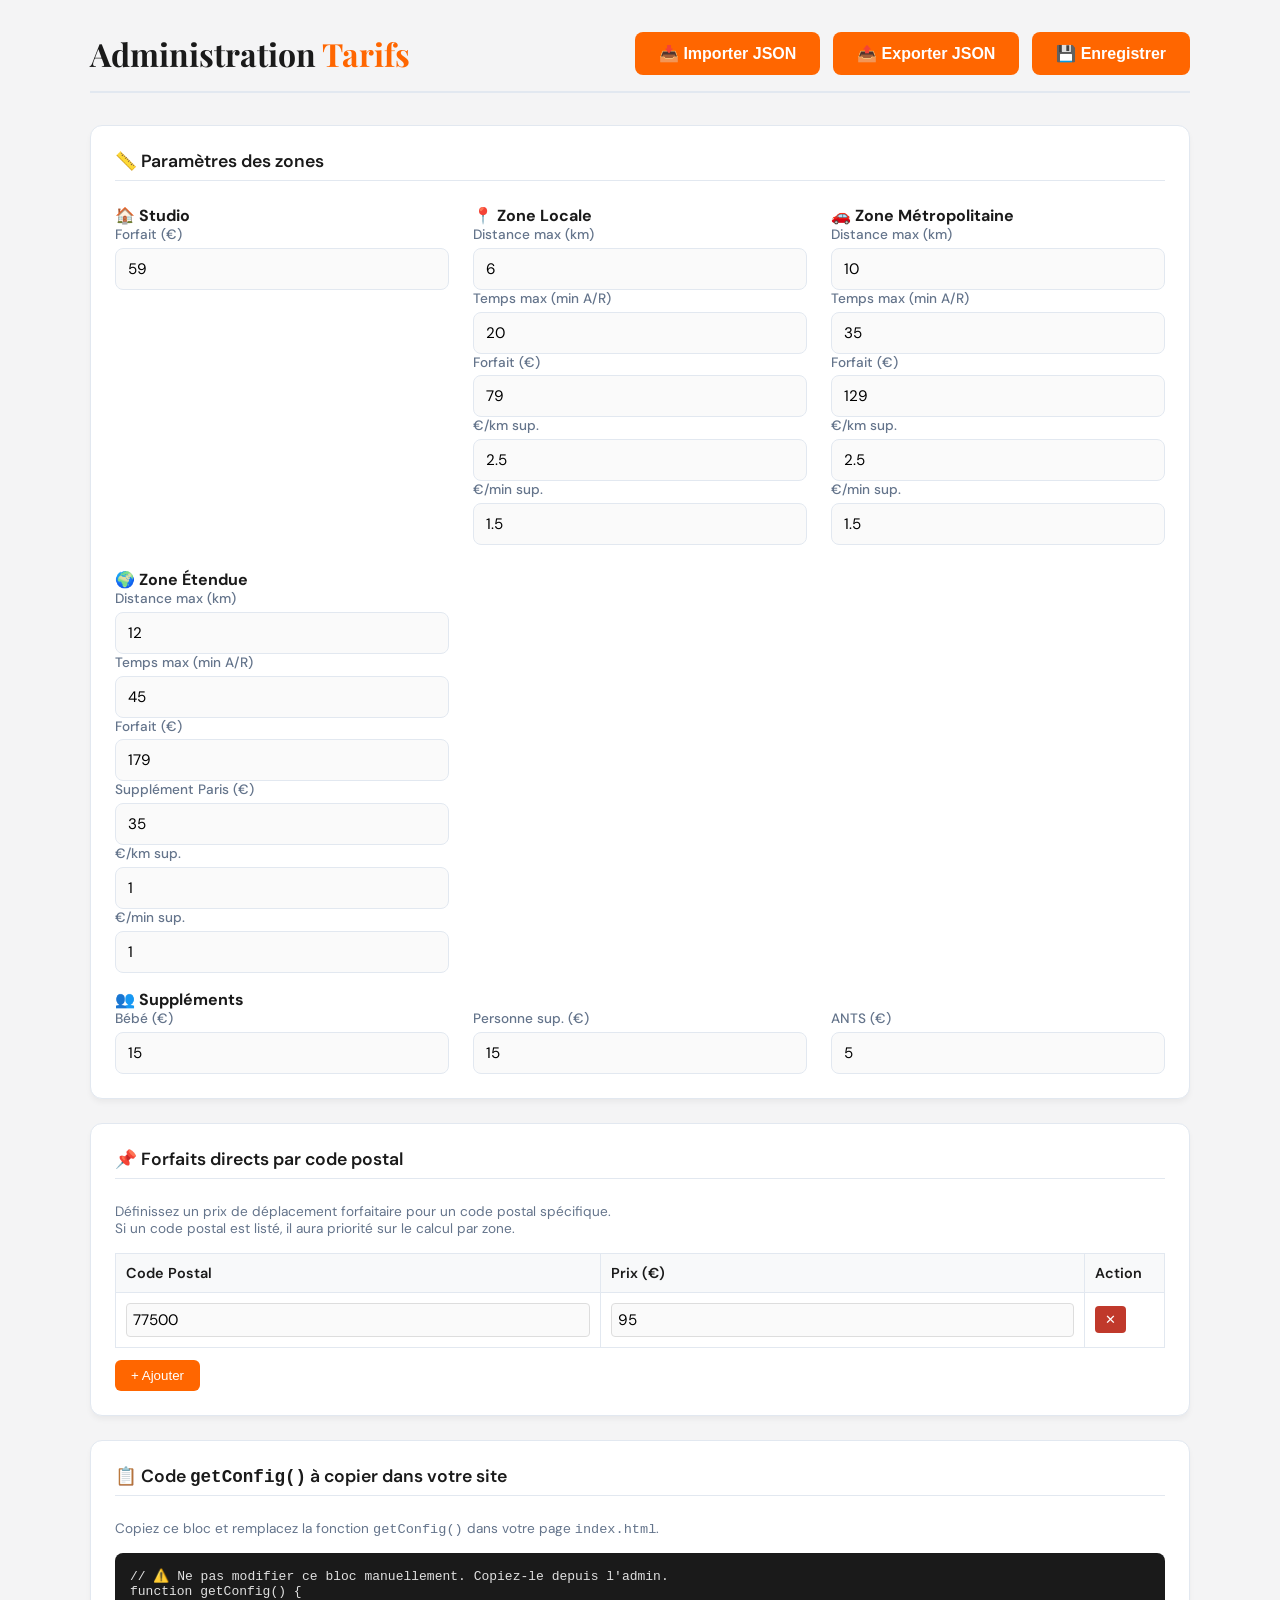
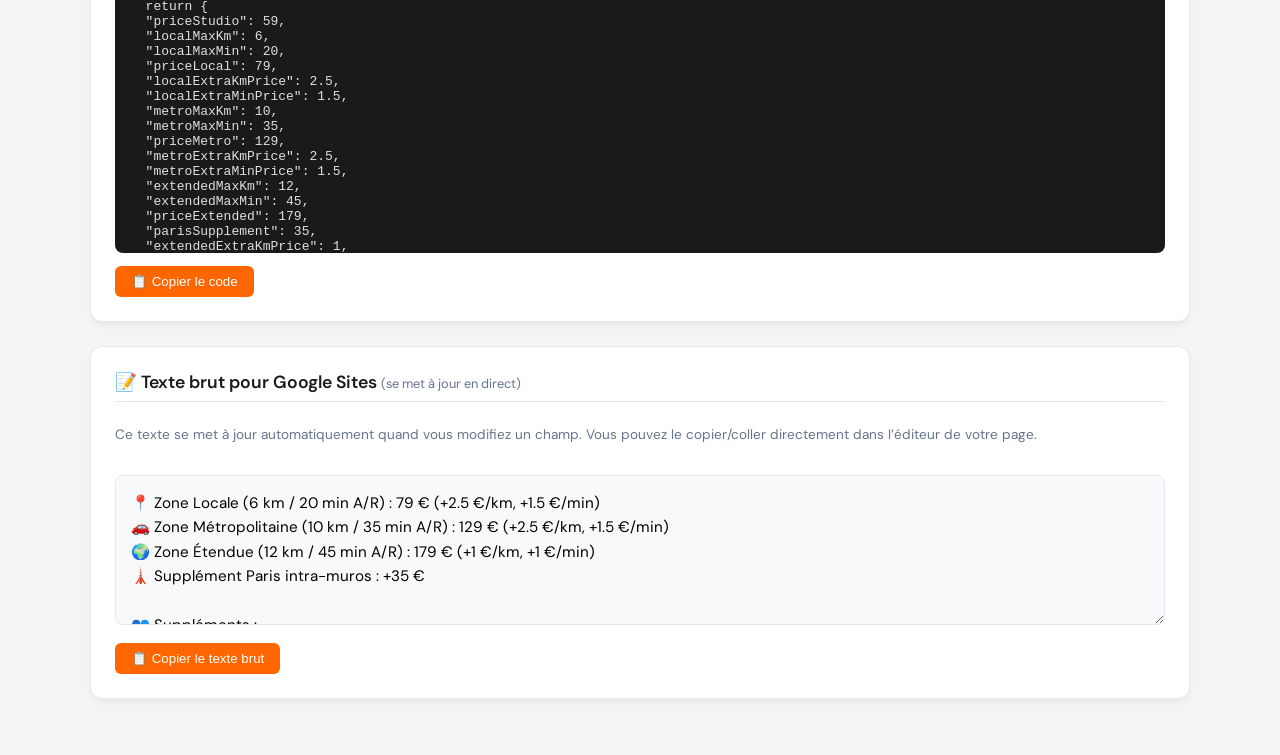
==== commit 6cd4bf44: "Update admin-km.html" ====
--- a/public/admin-km.html
+++ b/public/admin-km.html
@@ -212,7 +212,7 @@
     <button id="addRowBtn" style="margin-top:0.8rem; background: var(--orange); color: white; border: none; padding: 8px 16px; border-radius: 6px; cursor: pointer;">+ Ajouter</button>
   </div>
 
-  <!-- Bloc de configuration JS pour le site -->
+  <!-- Bloc de configuration JS -->
   <div class="card">
     <div class="card-title">📋 Code <code>getConfig()</code> à copier dans votre site</div>
     <p style="font-size:0.85rem; color: var(--muted); margin-bottom: 1rem;">
@@ -224,9 +224,9 @@
 
   <!-- Texte brut pour Google Sites -->
   <div class="card">
-    <div class="card-title">📝 Texte brut pour Google Sites</div>
+    <div class="card-title">📝 Texte brut pour Google Sites <span style="font-weight:normal; font-size:0.8rem; color:var(--muted);">(se met à jour en direct)</span></div>
     <p style="font-size:0.85rem; color: var(--muted); margin-bottom: 1rem;">
-      Ce texte peut être copié/collé directement dans l’éditeur de votre page. Il reflète les tarifs actuels.
+      Ce texte se met à jour automatiquement quand vous modifiez un champ. Vous pouvez le copier/coller directement dans l’éditeur de votre page.
     </p>
     <textarea id="plainTextOutput" class="plain-text-output" readonly></textarea>
     <button id="copyPlainTextBtn" style="margin-top:0.8rem; background: var(--orange); color: white; border: none; padding: 8px 16px; border-radius: 6px; cursor: pointer;">📋 Copier le texte brut</button>
@@ -254,6 +254,16 @@
 
   let currentConfig = JSON.parse(JSON.stringify(defaultConfig));
 
+  // Liste des IDs de champs à surveiller
+  const watchedFields = [
+    'priceStudio',
+    'localMaxKm', 'localMaxMin', 'priceLocal', 'localExtraKmPrice', 'localExtraMinPrice',
+    'metroMaxKm', 'metroMaxMin', 'priceMetro', 'metroExtraKmPrice', 'metroExtraMinPrice',
+    'extendedMaxKm', 'extendedMaxMin', 'priceExtended', 'parisSupplement',
+    'extendedExtraKmPrice', 'extendedExtraMinPrice',
+    'priceBaby', 'priceExtraPers', 'priceAnts'
+  ];
+
   function loadConfig() {
     const saved = localStorage.getItem(STORAGE_KEY);
     if (saved) {
@@ -261,8 +271,7 @@
     }
     populateFields();
     renderPostalTable();
-    generateConfigCode();
-    generatePlainTextSummary();
+    refreshAllOutputs();
   }
 
   function populateFields() {
@@ -325,8 +334,7 @@
   function saveConfig() {
     readFieldsToConfig();
     localStorage.setItem(STORAGE_KEY, JSON.stringify(currentConfig));
-    generateConfigCode();
-    generatePlainTextSummary();
+    refreshAllOutputs();
     showToast();
   }
 
@@ -349,25 +357,48 @@
     row.querySelector('.delete-row-btn').addEventListener('click', () => {
       row.remove();
       if (document.querySelectorAll('#postalTableBody tr').length === 0) addRow('', '');
+      updateLiveOutputs(); // Mise à jour après suppression
     });
+    // Mise à jour lors de la saisie dans les champs code/prix
+    const cpInput = row.querySelector('.cp-input');
+    const priceInput = row.querySelector('.price-input');
+    cpInput.addEventListener('input', updateLiveOutputs);
+    priceInput.addEventListener('input', updateLiveOutputs);
     tbody.appendChild(row);
+  }
+
+  // --- Rafraîchissement des sorties ---
+  function refreshAllOutputs() {
+    generateConfigCode();
+    generatePlainTextSummary();
+  }
+
+  function updateLiveOutputs() {
+    // Relit tous les champs sans enregistrer dans localStorage
+    readFieldsToConfig();
+    refreshAllOutputs();
+  }
+
+  // Attacher les écouteurs en direct sur tous les champs de la grille
+  function attachLiveListeners() {
+    watchedFields.forEach(id => {
+      const el = document.getElementById(id);
+      if (el) {
+        el.addEventListener('input', updateLiveOutputs);
+      }
+    });
   }
 
   function generateConfigCode() {
     const cfg = JSON.parse(JSON.stringify(currentConfig));
-    const code = `
-// ⚠️ Ne pas modifier ce bloc manuellement. Copiez-le depuis l'admin.
-function getConfig() {
-  return ${JSON.stringify(cfg, null, 2)};
-}
-    `.trim();
+    const code = `// ⚠️ Ne pas modifier ce bloc manuellement. Copiez-le depuis l'admin.\nfunction getConfig() {\n  return ${JSON.stringify(cfg, null, 2)};\n}`;
     document.getElementById('configOutput').textContent = code;
   }
 
   // --- Génération du texte brut pour Google Sites ---
   function generatePlainTextSummary() {
     const cfg = currentConfig;
-    // Calcul de l'exemple Paris 11e (22 km, 45 min simple → 90 min A/R)
+    // Exemple Paris 11e : on garde une distance de 22 km et 45 min simple (90 min A/R)
     const dist = 22;
     const timeSimple = 45;
     const timeAR = timeSimple * 2;
@@ -386,13 +417,13 @@
     text += `  👶 Bébé 0-3 mois : +${cfg.priceBaby} €\n`;
     text += `  👤 Personne supplémentaire : +${cfg.priceExtraPers} €\n`;
     text += `  📸 Photos ANTS : +${cfg.priceAnts} €\n\n`;
-    text += `💡 Exemple Paris 11e (22 km, 45 min simple / 90 min A/R) : ${totalExample} €\n`;
+    text += `💡 Exemple Paris 11e (${dist} km, ${timeSimple} min simple / ${timeAR} min A/R) : ${totalExample} €\n`;
     text += `   Détail : ${base} € (base) + ${cfg.parisSupplement} € (Paris) + ${excessKm} km × ${cfg.extendedExtraKmPrice} € = ${kmCost} € + ${excessMin} min × ${cfg.extendedExtraMinPrice} € = ${minCost} € → Total ${totalExample} €`;
 
     document.getElementById('plainTextOutput').value = text;
   }
 
-  // --- Export JSON ---
+  // --- Export / Import JSON ---
   document.getElementById('exportBtn').addEventListener('click', () => {
     readFieldsToConfig();
     const json = JSON.stringify(currentConfig, null, 2);
@@ -406,7 +437,6 @@
     showToast('📤 Configuration exportée');
   });
 
-  // --- Import JSON ---
   document.getElementById('importBtn').addEventListener('click', () => {
     document.getElementById('importFileInput').click();
   });
@@ -426,8 +456,7 @@
         populateFields();
         renderPostalTable();
         localStorage.setItem(STORAGE_KEY, JSON.stringify(currentConfig));
-        generateConfigCode();
-        generatePlainTextSummary();
+        refreshAllOutputs();
         showToast('📥 Configuration importée');
       } catch (err) {
         alert('Erreur import : ' + err.message);
@@ -457,7 +486,9 @@
     setTimeout(() => toast.classList.remove('show'), 3000);
   }
 
+  // Initialisation
   loadConfig();
+  attachLiveListeners();
 </script>
 
 </body>
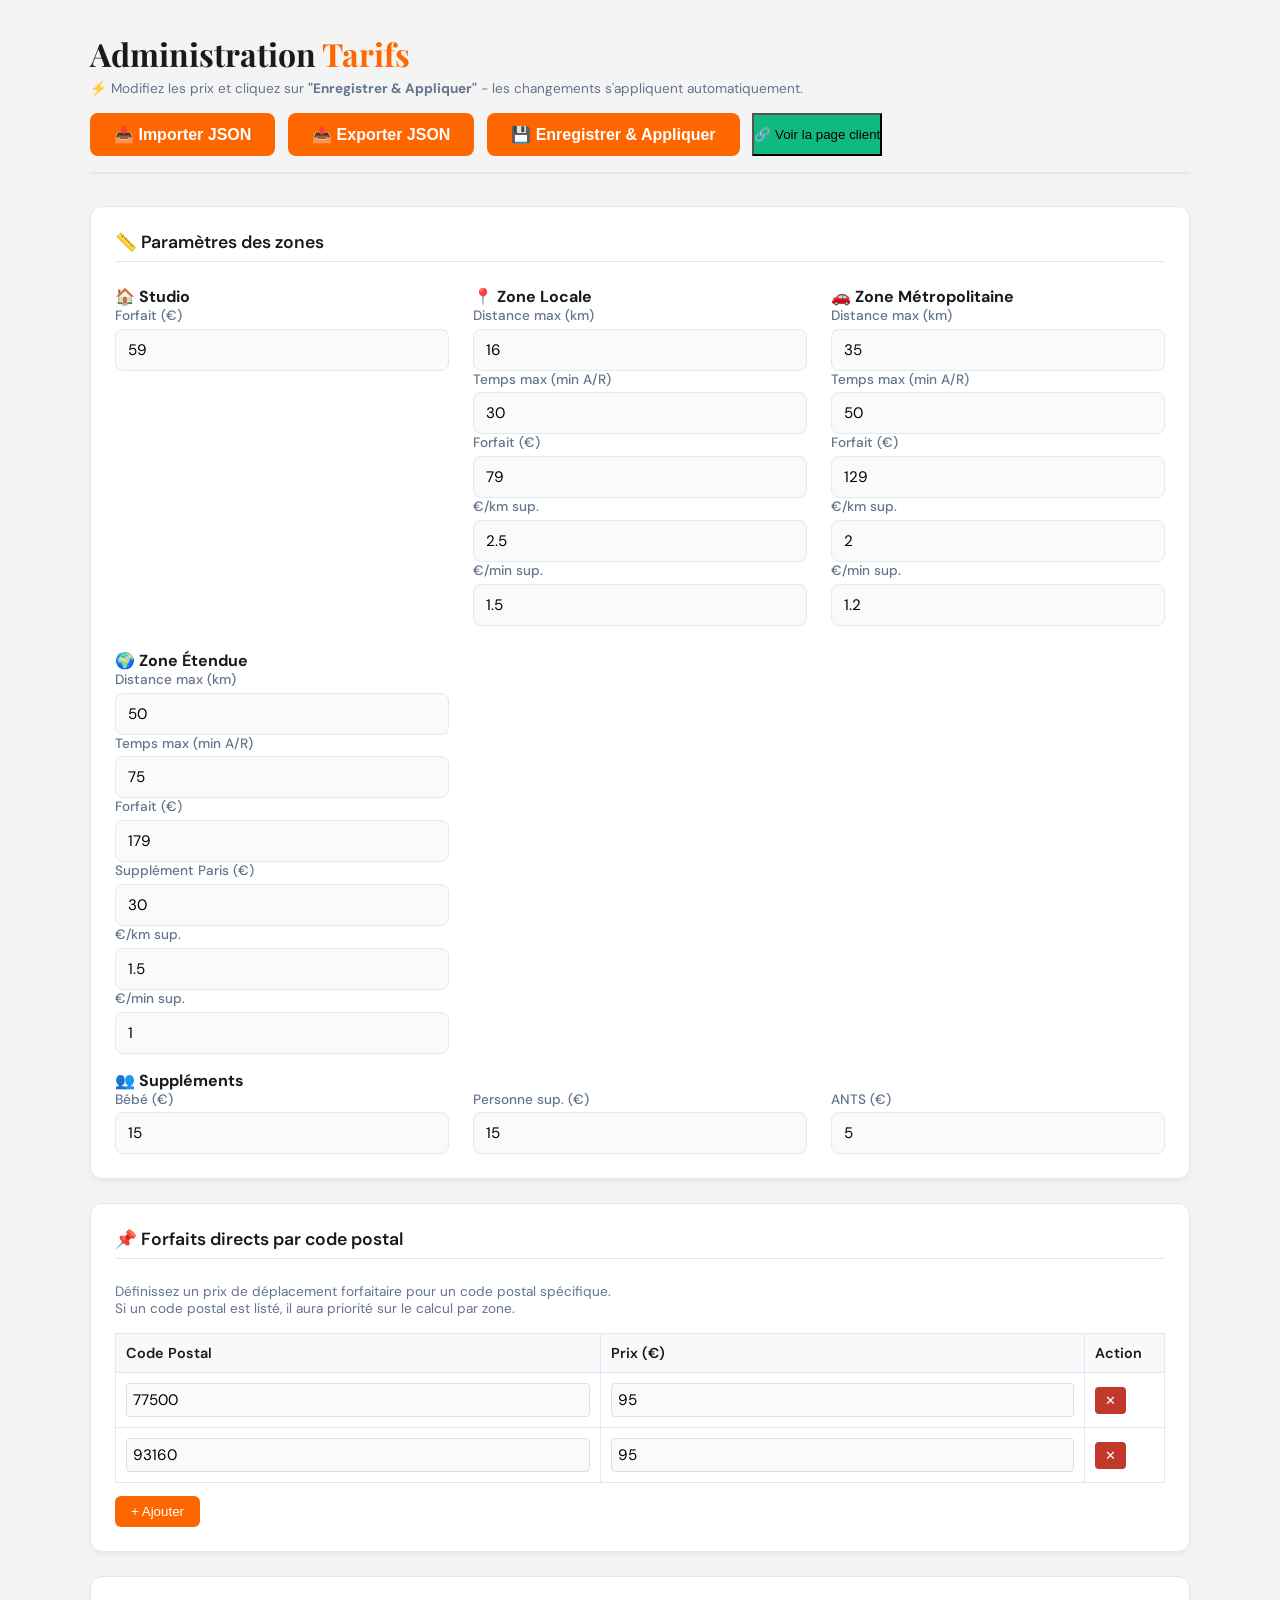
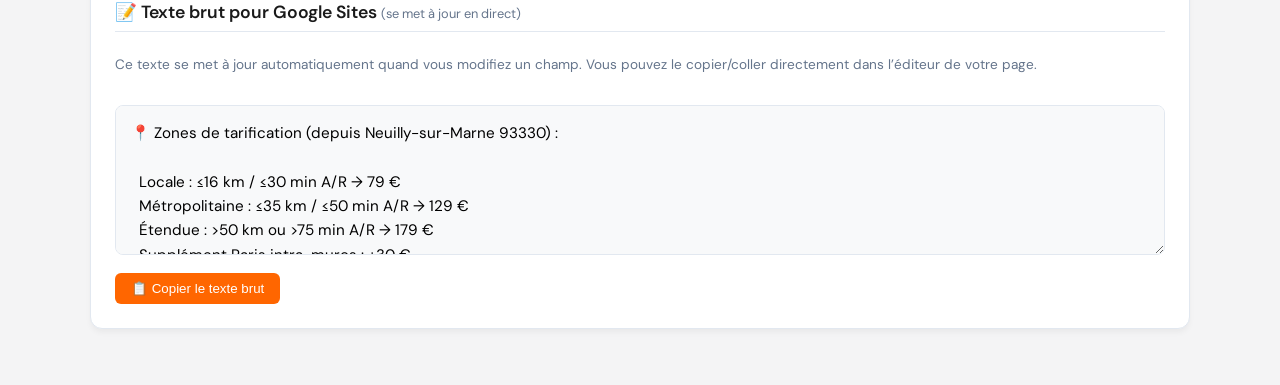
==== commit a1a1fee0: "Add files via upload" ====
--- a/public/admin-km.html
+++ b/public/admin-km.html
@@ -148,11 +148,17 @@
 
 <div class="admin-container">
   <div class="header">
-    <h1>Administration <span>Tarifs</span></h1>
+    <div>
+      <h1>Administration <span>Tarifs</span></h1>
+      <p style="font-size: 0.85rem; color: var(--muted); margin-top: 0.3rem;">
+        ⚡ Modifiez les prix et cliquez sur <strong>"Enregistrer & Appliquer"</strong> - les changements s'appliquent automatiquement.
+      </p>
+    </div>
     <div class="btn-group">
       <button class="btn-import" id="importBtn">📥 Importer JSON</button>
       <button class="btn-export" id="exportBtn">📤 Exporter JSON</button>
-      <button class="btn-save" id="saveAllBtn">💾 Enregistrer</button>
+      <button class="btn-save" id="saveAllBtn">💾 Enregistrer & Appliquer</button>
+      <button class="btn-open" id="openClientBtn" style="background: #10b981;">🔗 Voir la page client</button>
     </div>
   </div>
 
@@ -166,27 +172,27 @@
       </div>
       <div>
         <h4>📍 Zone Locale</h4>
-        <label>Distance max (km)</label><input type="number" id="localMaxKm" value="6" step="0.1" />
-        <label>Temps max (min A/R)</label><input type="number" id="localMaxMin" value="20" />
+        <label>Distance max (km)</label><input type="number" id="localMaxKm" value="16" step="0.1" />
+        <label>Temps max (min A/R)</label><input type="number" id="localMaxMin" value="30" />
         <label>Forfait (€)</label><input type="number" id="priceLocal" value="79" />
         <label>€/km sup.</label><input type="number" id="localExtraKmPrice" value="2.5" step="0.1" />
         <label>€/min sup.</label><input type="number" id="localExtraMinPrice" value="1.5" step="0.1" />
       </div>
       <div>
         <h4>🚗 Zone Métropolitaine</h4>
-        <label>Distance max (km)</label><input type="number" id="metroMaxKm" value="10" step="0.1" />
-        <label>Temps max (min A/R)</label><input type="number" id="metroMaxMin" value="35" />
+        <label>Distance max (km)</label><input type="number" id="metroMaxKm" value="35" step="0.1" />
+        <label>Temps max (min A/R)</label><input type="number" id="metroMaxMin" value="50" />
         <label>Forfait (€)</label><input type="number" id="priceMetro" value="129" />
-        <label>€/km sup.</label><input type="number" id="metroExtraKmPrice" value="2.5" step="0.1" />
-        <label>€/min sup.</label><input type="number" id="metroExtraMinPrice" value="1.5" step="0.1" />
+        <label>€/km sup.</label><input type="number" id="metroExtraKmPrice" value="2" step="0.1" />
+        <label>€/min sup.</label><input type="number" id="metroExtraMinPrice" value="1.2" step="0.1" />
       </div>
       <div>
         <h4>🌍 Zone Étendue</h4>
-        <label>Distance max (km)</label><input type="number" id="extendedMaxKm" value="12" step="0.1" />
-        <label>Temps max (min A/R)</label><input type="number" id="extendedMaxMin" value="45" />
+        <label>Distance max (km)</label><input type="number" id="extendedMaxKm" value="50" step="0.1" />
+        <label>Temps max (min A/R)</label><input type="number" id="extendedMaxMin" value="75" />
         <label>Forfait (€)</label><input type="number" id="priceExtended" value="179" />
-        <label>Supplément Paris (€)</label><input type="number" id="parisSupplement" value="35" />
-        <label>€/km sup.</label><input type="number" id="extendedExtraKmPrice" value="1" step="0.1" />
+        <label>Supplément Paris (€)</label><input type="number" id="parisSupplement" value="30" />
+        <label>€/km sup.</label><input type="number" id="extendedExtraKmPrice" value="1.5" step="0.1" />
         <label>€/min sup.</label><input type="number" id="extendedExtraMinPrice" value="1" step="0.1" />
       </div>
     </div>
@@ -212,8 +218,8 @@
     <button id="addRowBtn" style="margin-top:0.8rem; background: var(--orange); color: white; border: none; padding: 8px 16px; border-radius: 6px; cursor: pointer;">+ Ajouter</button>
   </div>
 
-  <!-- Bloc de configuration JS -->
-  <div class="card">
+  <!-- Bloc de configuration JS (masqué - les modifications sont appliquées automatiquement via localStorage) -->
+  <div class="card" style="display: none;">
     <div class="card-title">📋 Code <code>getConfig()</code> à copier dans votre site</div>
     <p style="font-size:0.85rem; color: var(--muted); margin-bottom: 1rem;">
       Copiez ce bloc et remplacez la fonction <code>getConfig()</code> dans votre page <code>index.html</code>.
@@ -241,15 +247,15 @@
 
   const defaultConfig = {
     priceStudio: 59,
-    localMaxKm: 6, localMaxMin: 20, priceLocal: 79,
+    localMaxKm: 16, localMaxMin: 30, priceLocal: 79,
     localExtraKmPrice: 2.5, localExtraMinPrice: 1.5,
-    metroMaxKm: 10, metroMaxMin: 35, priceMetro: 129,
-    metroExtraKmPrice: 2.5, metroExtraMinPrice: 1.5,
-    extendedMaxKm: 12, extendedMaxMin: 45, priceExtended: 179,
-    parisSupplement: 35,
-    extendedExtraKmPrice: 1, extendedExtraMinPrice: 1,
+    metroMaxKm: 35, metroMaxMin: 50, priceMetro: 129,
+    metroExtraKmPrice: 2, metroExtraMinPrice: 1.2,
+    extendedMaxKm: 50, extendedMaxMin: 75, priceExtended: 179,
+    parisSupplement: 30,
+    extendedExtraKmPrice: 1.5, extendedExtraMinPrice: 1,
     priceBaby: 15, priceExtraPers: 15, priceAnts: 5,
-    postalPrices: {"77500": 95}
+    postalPrices: {"77500": 95, "93160": 95}
   };
 
   let currentConfig = JSON.parse(JSON.stringify(defaultConfig));
@@ -335,7 +341,7 @@
     readFieldsToConfig();
     localStorage.setItem(STORAGE_KEY, JSON.stringify(currentConfig));
     refreshAllOutputs();
-    showToast();
+    showToast('✅ Tarifs enregistrés et appliqués !');
   }
 
   function renderPostalTable() {
@@ -398,7 +404,7 @@
   // --- Génération du texte brut pour Google Sites ---
   function generatePlainTextSummary() {
     const cfg = currentConfig;
-    // Exemple Paris 11e : on garde une distance de 22 km et 45 min simple (90 min A/R)
+    // Exemple Paris 11e : distance d'environ 22 km et 45 min simple (90 min A/R)
     const dist = 22;
     const timeSimple = 45;
     const timeAR = timeSimple * 2;
@@ -409,16 +415,21 @@
     const minCost = excessMin * cfg.extendedExtraMinPrice;
     const totalExample = Math.round(base + cfg.parisSupplement + kmCost + minCost);
 
-    let text = `📍 Zone Locale (${cfg.localMaxKm} km / ${cfg.localMaxMin} min A/R) : ${cfg.priceLocal} € (+${cfg.localExtraKmPrice} €/km, +${cfg.localExtraMinPrice} €/min)\n`;
-    text += `🚗 Zone Métropolitaine (${cfg.metroMaxKm} km / ${cfg.metroMaxMin} min A/R) : ${cfg.priceMetro} € (+${cfg.metroExtraKmPrice} €/km, +${cfg.metroExtraMinPrice} €/min)\n`;
-    text += `🌍 Zone Étendue (${cfg.extendedMaxKm} km / ${cfg.extendedMaxMin} min A/R) : ${cfg.priceExtended} € (+${cfg.extendedExtraKmPrice} €/km, +${cfg.extendedExtraMinPrice} €/min)\n`;
-    text += `🗼 Supplément Paris intra-muros : +${cfg.parisSupplement} €\n\n`;
-    text += `👥 Suppléments :\n`;
-    text += `  👶 Bébé 0-3 mois : +${cfg.priceBaby} €\n`;
-    text += `  👤 Personne supplémentaire : +${cfg.priceExtraPers} €\n`;
-    text += `  📸 Photos ANTS : +${cfg.priceAnts} €\n\n`;
+    let text = `📍 Zones de tarification (depuis Neuilly-sur-Marne 93330) :\n\n`;
+    text += `  Locale : ≤${cfg.localMaxKm} km / ≤${cfg.localMaxMin} min A/R → ${cfg.priceLocal} €\n`;
+    text += `  Métropolitaine : ≤${cfg.metroMaxKm} km / ≤${cfg.metroMaxMin} min A/R → ${cfg.priceMetro} €\n`;
+    text += `  Étendue : >${cfg.extendedMaxKm} km ou >${cfg.extendedMaxMin} min A/R → ${cfg.priceExtended} €\n`;
+    text += `  Supplément Paris intra-muros : +${cfg.parisSupplement} €\n\n`;
+    text += `💰 Suppléments supplémentaires :\n`;
+    text += `  Bébé 0-3 mois : +${cfg.priceBaby} € par bébé\n`;
+    text += `  Personne supplémentaire : +${cfg.priceExtraPers} € par personne\n`;
+    text += `  Photos ANTS : +${cfg.priceAnts} € par personne\n\n`;
+    text += `⚡ Tarifs supplémentaires :\n`;
+    text += `  Zone Locale : +${cfg.localExtraKmPrice} €/km, +${cfg.localExtraMinPrice} €/min au-delà\n`;
+    text += `  Zone Métropolitaine : +${cfg.metroExtraKmPrice} €/km, +${cfg.metroExtraMinPrice} €/min au-delà\n`;
+    text += `  Zone Étendue : +${cfg.extendedExtraKmPrice} €/km, +${cfg.extendedExtraMinPrice} €/min au-delà\n\n`;
     text += `💡 Exemple Paris 11e (${dist} km, ${timeSimple} min simple / ${timeAR} min A/R) : ${totalExample} €\n`;
-    text += `   Détail : ${base} € (base) + ${cfg.parisSupplement} € (Paris) + ${excessKm} km × ${cfg.extendedExtraKmPrice} € = ${kmCost} € + ${excessMin} min × ${cfg.extendedExtraMinPrice} € = ${minCost} € → Total ${totalExample} €`;
+    text += `   Calcul : ${base} € (base Zone Étendue) + ${cfg.parisSupplement} € (Paris) + ${excessKm} km × ${cfg.extendedExtraKmPrice} € = ${kmCost} € + ${excessMin} min × ${cfg.extendedExtraMinPrice} € = ${minCost} € = ${totalExample} €`;
 
     document.getElementById('plainTextOutput').value = text;
   }
@@ -468,6 +479,11 @@
 
   document.getElementById('addRowBtn').addEventListener('click', () => addRow('', ''));
   document.getElementById('saveAllBtn').addEventListener('click', saveConfig);
+  
+  // Bouton pour ouvrir la page client
+  document.getElementById('openClientBtn').addEventListener('click', () => {
+    window.open('index.html', '_blank');
+  });
 
   document.getElementById('copyConfigBtn').addEventListener('click', () => {
     const text = document.getElementById('configOutput').textContent;
